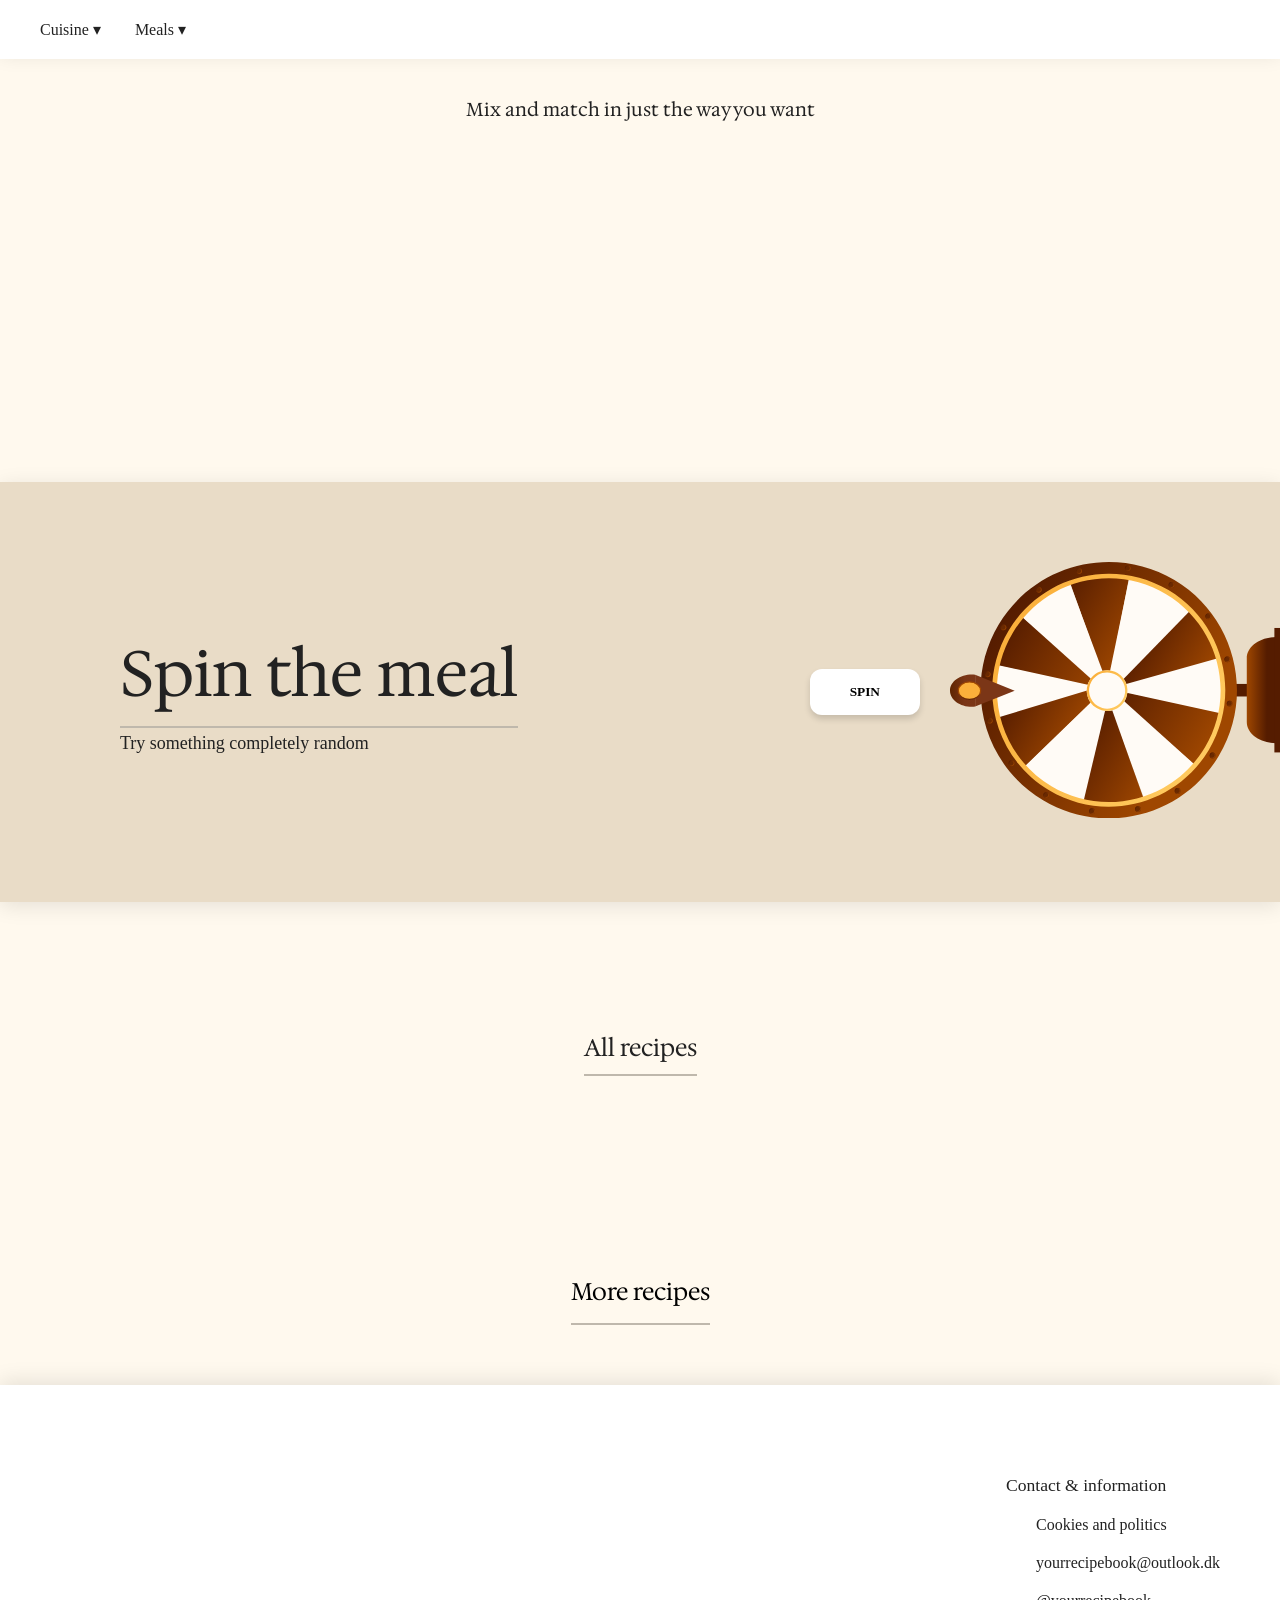
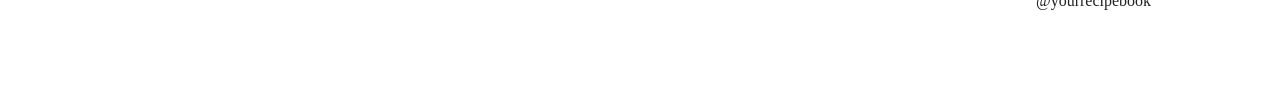
==== index.html @ e7e9b98d "Add files via upload" ====
<!doctype html>
<html lang="en">
  <head>
    <meta charset="UTF-8" />
    <meta name="viewport" content="width=device-width, initial-scale=1.0" />
    <title>Your Recipe Book</title>
    <link rel="stylesheet" href="style.css" />
    <script src="index.js" defer></script>
    <link rel="preconnect" href="https://fonts.googleapis.com" />
    <link rel="preconnect" href="https://fonts.gstatic.com" crossorigin />
    <link
      href="https://fonts.googleapis.com/css2?family=Italianno&family=Pinyon+Script&display=swap"
      rel="stylesheet"
    />
    <link rel="preconnect" href="https://fonts.googleapis.com" />
    <link rel="preconnect" href="https://fonts.gstatic.com" crossorigin />
    <link
      href="https://fonts.googleapis.com/css2?family=Hedvig+Letters+Serif:opsz@12..24&display=swap"
      rel="stylesheet"
    />
  </head>

  <body>
    <header>
      <nav class="navbar">
        <div class="menu">
          <span>Cuisine ▾</span>
          <span>Meals ▾</span>
        </div>
      </nav>
    </header>

    <section class="hero">
      <img src="images/logo.svg" alt="" />
      <h3>Mix and match in just the way you want</h3>
    </section>

    <section class="categories"></section>
    <section class="subcategories"></section>

    <section class="popular"></section>

    <section class="spin">
      <div class="spin-text">
        <h2>Spin the meal</h2>
        <p>Try something completely random</p>
      </div>

      <div class="spin-action">
        <button class="spin-btn">SPIN</button>

        <div class="spin-wheel">
          <?xml version="1.0" encoding="UTF-8"?>
          <svg
            id="Layer_1"
            xmlns="http://www.w3.org/2000/svg"
            xmlns:xlink="http://www.w3.org/1999/xlink"
            version="1.1"
            viewBox="0 0 283.2 220.03"
          >
            <!-- Generator: Adobe Illustrator 30.1.0, SVG Export Plug-In . SVG Version: 2.1.1 Build 136)  -->
            <defs>
              <linearGradient
                id="linear-gradient"
                x1="133.04"
                y1="64.2"
                x2="204.89"
                y2="64.2"
                gradientTransform="translate(75.6 -54.27) rotate(30.82)"
                gradientUnits="userSpaceOnUse"
              >
                <stop offset="0" stop-color="#551c00" />
                <stop offset="1" stop-color="#9f4700" />
              </linearGradient>
              <linearGradient
                id="linear-gradient1"
                x1="134.22"
                y1="102.57"
                x2="235.55"
                y2="102.57"
                xlink:href="#linear-gradient"
              />
              <linearGradient
                id="linear-gradient2"
                x1="132.75"
                y1="158.82"
                x2="212.26"
                y2="158.82"
                xlink:href="#linear-gradient"
              />
              <linearGradient
                id="linear-gradient3"
                x1="55.25"
                y1="61.43"
                x2="134.76"
                y2="61.43"
                xlink:href="#linear-gradient"
              />
              <linearGradient
                id="New_Gradient_Swatch_1"
                data-name="New Gradient Swatch 1"
                x1="31.96"
                y1="117.68"
                x2="133.3"
                y2="117.68"
                gradientTransform="translate(75.6 -54.27) rotate(30.82)"
                gradientUnits="userSpaceOnUse"
              >
                <stop offset="0" stop-color="#551c00" />
                <stop offset="1" stop-color="#9f4700" />
              </linearGradient>
              <linearGradient
                id="linear-gradient4"
                x1="62.56"
                y1="156.47"
                x2="134.87"
                y2="156.47"
                xlink:href="#linear-gradient"
              />
              <linearGradient
                id="linear-gradient5"
                x1="41.79"
                y1="53.67"
                x2="230.73"
                y2="166.37"
                gradientUnits="userSpaceOnUse"
              >
                <stop offset="0" stop-color="#551c00" />
                <stop offset=".86" stop-color="#9f4700" />
              </linearGradient>
              <linearGradient
                id="linear-gradient6"
                x1="80.42"
                y1="198.74"
                x2="84.72"
                y2="201.31"
                gradientTransform="matrix(1,0,0,1,0,0)"
                xlink:href="#linear-gradient"
              />
              <linearGradient
                id="linear-gradient7"
                x1="50.38"
                y1="58.79"
                x2="222.14"
                y2="161.24"
                gradientUnits="userSpaceOnUse"
              >
                <stop offset="0" stop-color="#fbb03b" />
                <stop offset="1" stop-color="#ffca5f" />
              </linearGradient>
              <linearGradient
                id="linear-gradient8"
                x1="159.18"
                y1="210.74"
                x2="163.47"
                y2="213.3"
                gradientTransform="matrix(1,0,0,1,0,0)"
                xlink:href="#linear-gradient"
              />
              <linearGradient
                id="linear-gradient9"
                x1="32.03"
                y1="134.9"
                x2="36.32"
                y2="137.46"
                gradientTransform="matrix(1,0,0,1,0,0)"
                xlink:href="#linear-gradient"
              />
              <linearGradient
                id="linear-gradient10"
                x1="235.84"
                y1="82.22"
                x2="240.14"
                y2="84.78"
                gradientTransform="matrix(1,0,0,1,0,0)"
                xlink:href="#linear-gradient"
              />
              <linearGradient
                id="linear-gradient11"
                x1="108.7"
                y1="6.37"
                x2="112.99"
                y2="8.93"
                gradientTransform="matrix(1,0,0,1,0,0)"
                xlink:href="#linear-gradient"
              />
              <linearGradient
                id="linear-gradient12"
                x1="223.2"
                y1="164.79"
                x2="227.5"
                y2="167.35"
                gradientTransform="matrix(1,0,0,1,0,0)"
                xlink:href="#linear-gradient"
              />
              <linearGradient
                id="linear-gradient13"
                x1="43.74"
                y1="54.83"
                x2="48.03"
                y2="57.39"
                gradientTransform="matrix(1,0,0,1,0,0)"
                xlink:href="#linear-gradient"
              />
              <linearGradient
                id="linear-gradient14"
                x1="187.94"
                y1="18.49"
                x2="192.24"
                y2="21.05"
                gradientTransform="matrix(1,0,0,1,0,0)"
                xlink:href="#linear-gradient"
              />
              <linearGradient
                id="New_Gradient_Swatch_2"
                data-name="New Gradient Swatch 2"
                x1="119.8"
                y1="101.37"
                x2="149.85"
                y2="119.3"
                gradientUnits="userSpaceOnUse"
              >
                <stop offset="0" stop-color="#fbb03b" />
                <stop offset="1" stop-color="#ffca5f" />
              </linearGradient>
              <linearGradient
                id="linear-gradient15"
                x1="119.75"
                y1="212.65"
                x2="124.04"
                y2="215.21"
                gradientTransform="matrix(1,0,0,1,0,0)"
                xlink:href="#linear-gradient"
              />
              <linearGradient
                id="linear-gradient16"
                x1="50.65"
                y1="171.43"
                x2="54.95"
                y2="173.99"
                gradientTransform="matrix(1,0,0,1,0,0)"
                xlink:href="#linear-gradient"
              />
              <linearGradient
                id="linear-gradient17"
                x1="30.2"
                y1="95.02"
                x2="34.49"
                y2="97.58"
                gradientTransform="matrix(1,0,0,1,0,0)"
                xlink:href="#linear-gradient"
              />
              <linearGradient
                id="linear-gradient18"
                x1="74.06"
                y1="22.51"
                x2="78.35"
                y2="25.07"
                gradientTransform="matrix(1,0,0,1,0,0)"
                xlink:href="#linear-gradient"
              />
              <linearGradient
                id="linear-gradient19"
                x1="150.43"
                y1="4.16"
                x2="154.73"
                y2="6.72"
                gradientTransform="matrix(1,0,0,1,0,0)"
                xlink:href="#linear-gradient"
              />
              <linearGradient
                id="linear-gradient20"
                x1="219.53"
                y1="45.37"
                x2="223.82"
                y2="47.93"
                gradientTransform="matrix(1,0,0,1,0,0)"
                xlink:href="#linear-gradient"
              />
              <linearGradient
                id="linear-gradient21"
                x1="237.86"
                y1="120.22"
                x2="242.16"
                y2="122.78"
                gradientTransform="matrix(1,0,0,1,0,0)"
                xlink:href="#linear-gradient"
              />
              <linearGradient
                id="linear-gradient22"
                x1="193.17"
                y1="195.14"
                x2="197.46"
                y2="197.7"
                gradientTransform="matrix(1,0,0,1,0,0)"
                xlink:href="#linear-gradient"
              />
              <linearGradient
                id="linear-gradient23"
                x1="280.79"
                y1="110.02"
                x2="254.7"
                y2="110.02"
                gradientUnits="userSpaceOnUse"
              >
                <stop offset=".34" stop-color="#551c00" />
                <stop offset="1" stop-color="#9f4700" />
              </linearGradient>
              <linearGradient
                id="linear-gradient24"
                x1="21.58"
                y1="110.45"
                x2="0"
                y2="110.45"
                gradientUnits="userSpaceOnUse"
              >
                <stop offset="0" stop-color="#7b3617" />
                <stop offset=".42" stop-color="#7a3516" />
                <stop offset="1" stop-color="#5f2500" />
              </linearGradient>
              <linearGradient
                id="linear-gradient25"
                x1="-333.83"
                y1="313.84"
                x2="-317.83"
                y2="313.84"
                gradientTransform="translate(-297.13 -215.41) rotate(-90)"
                gradientUnits="userSpaceOnUse"
              >
                <stop offset="0" stop-color="#551c00" />
                <stop offset=".37" stop-color="#9f4700" />
              </linearGradient>
            </defs>
            <rect
              x="12.14"
              y="104.63"
              width="266.63"
              height="10.78"
              fill="#551c00"
            />
            <g id="wheel">
              <polygon
                points="232.55 82.55 130.15 113.98 208.49 38.79 232.55 82.55"
                fill="url(#linear-gradient)"
              />
              <polygon
                points="234.42 130.87 135.15 109.11 233.01 81.7 234.42 130.87"
                fill="#fffbf6"
              />
              <polygon
                points="212.39 176.22 134.82 108.46 234.02 130.21 212.39 176.22"
                fill="url(#linear-gradient1)"
              />
              <polygon
                points="168.14 207.08 128.52 100.71 212.98 176.62 168.14 207.08"
                fill="#fffbf6"
              />
              <polygon
                points="113.55 208.94 132.73 109.09 167.34 206.26 113.55 208.94"
                fill="url(#linear-gradient2)"
              />
              <polygon
                points="154.56 8.72 135.38 108.57 100.76 11.4 154.56 8.72"
                fill="url(#linear-gradient3)"
              />
              <polygon
                points="55.72 41.44 133.29 109.21 34.08 87.46 55.72 41.44"
                fill="url(#New_Gradient_Swatch_1)"
              />
              <polygon
                points="99.96 10.58 139.59 116.95 55.12 41.04 99.96 10.58"
                fill="#fffbf6"
              />
              <polygon
                points="33.69 86.79 132.96 108.56 35.1 135.96 33.69 86.79"
                fill="#fffbf6"
              />
              <polygon
                points="35.43 135.19 138.19 104.08 59.97 179.78 35.43 135.19"
                fill="url(#linear-gradient4)"
              />
              <polygon
                points="59.77 179.66 138.98 103 113.41 210.28 59.77 179.66"
                fill="#fffbf6"
              />
              <polygon
                points="209.32 38.34 132.4 117.28 154.81 9.31 209.32 38.34"
                fill="#fffbf6"
              />
              <path
                d="M136.37,12c17.58,0,34.9,4.79,50.09,13.85,22.48,13.41,38.39,34.77,44.81,60.15,6.41,25.38,2.56,51.74-10.85,74.22-8.85,14.84-21.47,27.09-36.48,35.43-14.58,8.1-31.11,12.38-47.79,12.38-17.58,0-34.91-4.79-50.1-13.85-22.48-13.41-38.39-34.77-44.81-60.15-6.41-25.38-2.56-51.74,10.85-74.22,8.85-14.84,21.47-27.09,36.48-35.43,14.58-8.1,31.11-12.38,47.79-12.38h0M136.36,0C98.9,0,62.37,19.15,41.79,53.67c-31.12,52.17-14.05,119.7,38.12,150.82,17.66,10.53,37.07,15.55,56.25,15.55,37.47,0,73.99-19.15,94.57-53.67,31.12-52.17,14.05-119.7-38.12-150.82C174.95,5.01,155.53,0,136.36,0h0Z"
                fill="url(#linear-gradient5)"
              />
              <g>
                <circle cx="82.57" cy="200.03" r="2.5" fill="#6a2900" />
                <path
                  d="M82.57,198.27h0c.31,0,.62.09.89.25.83.49,1.1,1.57.61,2.4-.32.53-.88.85-1.51.85-.31,0-.62-.09-.89-.25-.83-.49-1.1-1.57-.61-2.4.32-.53.88-.85,1.51-.85M82.57,197.52c-.85,0-1.68.44-2.15,1.22-.71,1.19-.32,2.72.87,3.43.4.24.84.35,1.28.35.85,0,1.68-.44,2.15-1.22.71-1.19.32-2.72-.87-3.43-.4-.24-.84-.35-1.28-.35h0Z"
                  fill="url(#linear-gradient6)"
                />
              </g>
              <path
                d="M136.36,10v4c17.23,0,34.2,4.69,49.08,13.57,45.46,27.12,60.39,86.16,33.27,131.63-8.67,14.54-21.03,26.54-35.74,34.71-14.28,7.93-30.46,12.12-46.8,12.12-17.23,0-34.2-4.69-49.08-13.57-45.46-27.12-60.39-86.16-33.27-131.63,8.67-14.54,21.03-26.54,35.74-34.71,14.28-7.93,30.46-12.12,46.8-12.13v-4M136.35,10c-34.06,0-67.26,17.41-85.98,48.79-28.29,47.43-12.78,108.82,34.65,137.11,16.06,9.58,33.7,14.13,51.13,14.13,34.06,0,67.26-17.41,85.98-48.79,28.29-47.43,12.78-108.82-34.65-137.11-16.06-9.58-33.7-14.13-51.13-14.13h0Z"
                fill="url(#linear-gradient7)"
              />
              <g>
                <circle cx="161.33" cy="212.02" r="2.5" fill="#6a2900" />
                <path
                  d="M161.33,210.27h0c.31,0,.62.09.89.25.4.24.69.62.8,1.07.11.45.05.92-.19,1.33-.32.53-.88.85-1.51.85-.31,0-.62-.09-.89-.25-.4-.24-.69-.62-.8-1.07s-.05-.92.19-1.33c.32-.53.88-.85,1.51-.85M161.33,209.52c-.85,0-1.68.44-2.15,1.22-.71,1.19-.32,2.72.87,3.43.4.24.84.35,1.28.35.85,0,1.68-.44,2.15-1.22.71-1.19.32-2.72-.87-3.43-.4-.24-.84-.35-1.28-.35h0Z"
                  fill="url(#linear-gradient8)"
                />
              </g>
              <g>
                <circle cx="34.18" cy="136.18" r="2.5" fill="#6a2900" />
                <path
                  d="M34.18,134.43h0c.31,0,.62.09.89.25.83.49,1.1,1.57.61,2.4-.32.53-.88.85-1.51.85-.31,0-.62-.09-.89-.25-.83-.49-1.1-1.57-.61-2.4.32-.53.88-.85,1.51-.85M34.18,133.68c-.85,0-1.68.44-2.15,1.22-.71,1.19-.32,2.72.87,3.43.4.24.84.35,1.28.35.85,0,1.68-.44,2.15-1.22.71-1.19.32-2.72-.87-3.43-.4-.24-.84-.35-1.28-.35h0Z"
                  fill="url(#linear-gradient9)"
                />
              </g>
              <g>
                <circle cx="237.99" cy="83.5" r="2.5" fill="#6a2900" />
                <path
                  d="M237.99,81.75h0c.31,0,.62.09.89.25.83.49,1.1,1.57.61,2.4-.32.53-.88.85-1.51.85-.31,0-.62-.09-.89-.25-.83-.49-1.1-1.57-.61-2.4.32-.53.88-.85,1.51-.85M237.99,81c-.85,0-1.68.44-2.15,1.22-.71,1.19-.32,2.72.87,3.43.4.24.84.35,1.28.35.85,0,1.68-.44,2.15-1.22.71-1.19.32-2.72-.87-3.43-.4-.24-.84-.35-1.28-.35h0Z"
                  fill="url(#linear-gradient10)"
                />
              </g>
              <g>
                <circle cx="110.84" cy="7.65" r="2.5" fill="#6a2900" />
                <path
                  d="M110.85,5.9h0c.31,0,.62.09.89.25.4.24.69.62.8,1.07.11.45.05.92-.19,1.33-.32.53-.88.85-1.51.85-.31,0-.62-.09-.89-.25-.4-.24-.69-.62-.8-1.07s-.05-.92.19-1.33c.32-.53.88-.85,1.51-.85M110.85,5.15c-.85,0-1.68.44-2.15,1.22-.71,1.19-.32,2.72.87,3.43.4.24.84.35,1.28.35.85,0,1.68-.44,2.15-1.22.71-1.19.32-2.72-.87-3.43-.4-.24-.84-.35-1.28-.35h0Z"
                  fill="url(#linear-gradient11)"
                />
              </g>
              <g>
                <circle cx="225.35" cy="166.07" r="2.5" fill="#6a2900" />
                <path
                  d="M225.35,164.32h0c.31,0,.62.09.89.25.4.24.69.62.8,1.07.11.45.05.92-.19,1.33-.32.53-.88.85-1.51.85-.31,0-.62-.09-.89-.25-.4-.24-.69-.62-.8-1.07s-.05-.92.19-1.33c.32-.53.88-.85,1.51-.85M225.35,163.57c-.85,0-1.68.44-2.15,1.22-.71,1.19-.32,2.72.87,3.43.4.24.84.35,1.28.35.85,0,1.68-.44,2.15-1.22.71-1.19.32-2.72-.87-3.43-.4-.24-.84-.35-1.28-.35h0Z"
                  fill="url(#linear-gradient12)"
                />
              </g>
              <g>
                <circle cx="45.89" cy="56.11" r="2.5" fill="#6a2900" />
                <path
                  d="M45.89,54.36h0c.31,0,.62.09.89.25.4.24.69.62.8,1.07s.05.92-.19,1.33c-.32.53-.88.85-1.51.85-.31,0-.62-.09-.89-.25-.4-.24-.69-.62-.8-1.07s-.05-.92.19-1.33c.32-.53.88-.85,1.51-.85M45.89,53.61c-.85,0-1.68.44-2.15,1.22-.71,1.19-.32,2.72.87,3.43.4.24.84.35,1.28.35.85,0,1.68-.44,2.15-1.22.71-1.19.32-2.72-.87-3.43-.4-.24-.84-.35-1.28-.35h0Z"
                  fill="url(#linear-gradient13)"
                />
              </g>
              <g>
                <circle cx="190.09" cy="19.77" r="2.5" fill="#6a2900" />
                <path
                  d="M190.09,18.02h0c.31,0,.62.09.89.25.4.24.69.62.8,1.07s.05.92-.19,1.33c-.32.53-.88.85-1.51.85-.31,0-.62-.09-.89-.25-.4-.24-.69-.62-.8-1.07s-.05-.92.19-1.33c.32-.53.88-.85,1.51-.85M190.09,17.27c-.85,0-1.68.44-2.15,1.22-.71,1.19-.32,2.72.87,3.43.4.24.84.35,1.28.35.85,0,1.68-.44,2.15-1.22.71-1.19.32-2.72-.87-3.43-.4-.24-.84-.35-1.28-.35h0Z"
                  fill="url(#linear-gradient14)"
                />
              </g>
              <g>
                <circle cx="134.82" cy="110.34" r="17.5" fill="#fffbf6" />
                <path
                  d="M134.84,92.84v2c2.78,0,5.52.76,7.92,2.19,3.56,2.12,6.07,5.5,7.09,9.51s.41,8.18-1.72,11.74c-2.78,4.66-7.89,7.56-13.33,7.56-2.78,0-5.52-.76-7.92-2.19-3.56-2.12-6.07-5.5-7.09-9.51s-.41-8.18,1.72-11.74c2.78-4.66,7.89-7.56,13.33-7.56v-2M134.84,92.84c-5.96,0-11.77,3.05-15.05,8.54-4.95,8.3-2.24,19.04,6.06,23.99,2.81,1.68,5.9,2.47,8.95,2.47,5.96,0,11.77-3.05,15.05-8.54,4.95-8.3,2.24-19.04-6.06-23.99-2.81-1.68-5.9-2.47-8.95-2.47h0Z"
                  fill="url(#New_Gradient_Swatch_2)"
                />
              </g>
              <g>
                <circle cx="121.9" cy="213.93" r="2.5" fill="#6a2900" />
                <path
                  d="M121.9,212.18h0c.31,0,.62.09.89.25.4.24.69.62.8,1.07.11.45.05.92-.19,1.33-.32.53-.88.85-1.51.85-.31,0-.62-.09-.89-.25-.4-.24-.69-.62-.8-1.07s-.05-.92.19-1.33c.32-.53.88-.85,1.51-.85M121.9,211.43c-.85,0-1.68.44-2.15,1.22-.71,1.19-.32,2.72.87,3.43.4.24.84.35,1.28.35.85,0,1.68-.44,2.15-1.22.71-1.19.32-2.72-.87-3.43-.4-.24-.84-.35-1.28-.35h0Z"
                  fill="url(#linear-gradient15)"
                />
              </g>
              <g>
                <circle cx="52.8" cy="172.71" r="2.5" fill="#6a2900" />
                <path
                  d="M52.8,170.96h0c.31,0,.62.09.89.25.83.49,1.1,1.57.61,2.4-.32.53-.88.85-1.51.85-.31,0-.62-.09-.89-.25-.83-.49-1.1-1.57-.61-2.4.32-.53.88-.85,1.51-.85M52.8,170.21c-.85,0-1.68.44-2.15,1.22-.71,1.19-.32,2.72.87,3.43.4.24.84.35,1.28.35.85,0,1.68-.44,2.15-1.22.71-1.19.32-2.72-.87-3.43-.4-.24-.84-.35-1.28-.35h0Z"
                  fill="url(#linear-gradient16)"
                />
              </g>
              <g>
                <circle cx="32.34" cy="96.3" r="2.5" fill="#6a2900" />
                <path
                  d="M32.35,94.55h0c.31,0,.62.09.89.25.83.49,1.1,1.57.61,2.4-.32.53-.88.85-1.51.85-.31,0-.62-.09-.89-.25-.83-.49-1.1-1.57-.61-2.4.32-.53.88-.85,1.51-.85M32.35,93.8c-.85,0-1.68.44-2.15,1.22-.71,1.19-.32,2.72.87,3.43.4.24.84.35,1.28.35.85,0,1.68-.44,2.15-1.22.71-1.19.32-2.72-.87-3.43-.4-.24-.84-.35-1.28-.35h0Z"
                  fill="url(#linear-gradient17)"
                />
              </g>
              <g>
                <circle cx="76.2" cy="23.79" r="2.5" fill="#6a2900" />
                <path
                  d="M76.21,22.04h0c.31,0,.62.09.89.25.4.24.69.62.8,1.07s.05.92-.19,1.33c-.32.53-.88.85-1.51.85-.31,0-.62-.09-.89-.25-.4-.24-.69-.62-.8-1.07-.11-.45-.05-.92.19-1.33.32-.53.88-.85,1.51-.85M76.21,21.29c-.85,0-1.68.44-2.15,1.22-.71,1.19-.32,2.72.87,3.43.4.24.84.35,1.28.35.85,0,1.68-.44,2.15-1.22.71-1.19.32-2.72-.87-3.43-.4-.24-.84-.35-1.28-.35h0Z"
                  fill="url(#linear-gradient18)"
                />
              </g>
              <g>
                <circle cx="152.58" cy="5.44" r="2.5" fill="#6a2900" />
                <path
                  d="M152.58,3.69h0c.31,0,.62.09.89.25.4.24.69.62.8,1.07s.05.92-.19,1.33c-.32.53-.88.85-1.51.85-.31,0-.62-.09-.89-.25-.4-.24-.69-.62-.8-1.07s-.05-.92.19-1.33c.32-.53.88-.85,1.51-.85M152.58,2.94c-.85,0-1.68.44-2.15,1.22-.71,1.19-.32,2.72.87,3.43.4.24.84.35,1.28.35.85,0,1.68-.44,2.15-1.22.71-1.19.32-2.72-.87-3.43-.4-.24-.84-.35-1.28-.35h0Z"
                  fill="url(#linear-gradient19)"
                />
              </g>
              <g>
                <circle cx="221.67" cy="46.65" r="2.5" fill="#6a2900" />
                <path
                  d="M221.68,44.9h0c.31,0,.62.09.89.25.4.24.69.62.8,1.07.11.45.05.92-.19,1.33-.32.53-.88.85-1.51.85-.31,0-.62-.09-.89-.25-.83-.49-1.1-1.57-.61-2.4.32-.53.88-.85,1.51-.85M221.68,44.15c-.85,0-1.68.44-2.15,1.22-.71,1.19-.32,2.72.87,3.43.4.24.84.35,1.28.35.85,0,1.68-.44,2.15-1.22.71-1.19.32-2.72-.87-3.43-.4-.24-.84-.35-1.28-.35h0Z"
                  fill="url(#linear-gradient20)"
                />
              </g>
              <g>
                <circle cx="240.01" cy="121.5" r="2.5" fill="#6a2900" />
                <path
                  d="M240.01,119.75h0c.31,0,.62.09.89.25.4.24.69.62.8,1.07.11.45.05.92-.19,1.33-.32.53-.88.85-1.51.85-.31,0-.62-.09-.89-.25-.4-.24-.69-.62-.8-1.07s-.05-.92.19-1.33c.32-.53.88-.85,1.51-.85M240.01,119c-.85,0-1.68.44-2.15,1.22-.71,1.19-.32,2.72.87,3.43.4.24.84.35,1.28.35.85,0,1.68-.44,2.15-1.22.71-1.19.32-2.72-.87-3.43-.4-.24-.84-.35-1.28-.35h0Z"
                  fill="url(#linear-gradient21)"
                />
              </g>
              <g>
                <circle cx="195.32" cy="196.42" r="2.5" fill="#6a2900" />
                <path
                  d="M195.32,194.67h0c.31,0,.62.09.89.25.4.24.69.62.8,1.07s.05.92-.19,1.33c-.32.53-.88.85-1.51.85-.31,0-.62-.09-.89-.25-.4-.24-.69-.62-.8-1.07s-.05-.92.19-1.33c.32-.53.88-.85,1.51-.85M195.32,193.92c-.85,0-1.68.44-2.15,1.22-.71,1.19-.32,2.72.87,3.43.4.24.84.35,1.28.35.85,0,1.68-.44,2.15-1.22.71-1.19.32-2.72-.87-3.43-.4-.24-.84-.35-1.28-.35h0Z"
                  fill="url(#linear-gradient22)"
                />
              </g>
            </g>
            <g>
              <path
                d="M280.03,64.45c-14.01.09-25.34,8.21-25.34,18.23v54.68c0,9.97,11.24,18.07,25.18,18.22.24-30.22,1.83-60.96.16-91.14Z"
                fill="url(#linear-gradient23)"
              />
              <rect
                x="278.38"
                y="56.61"
                width="4.82"
                height="106.81"
                fill="#551c00"
              />
            </g>
            <g>
              <polygon
                points="55.5 110.42 21.58 124.06 21.58 96.79 55.5 110.42"
                fill="#7b3617"
              />
              <path
                d="M18.88,96.63c-10.43,0-18.88,6.19-18.88,13.82s8.45,13.82,18.88,13.82c.92,0,1.82-.06,2.7-.16,0-8.93,0-18.14,0-27.33-.88-.09-1.78-.16-2.7-.16Z"
                fill="url(#linear-gradient24)"
              />
              <ellipse
                cx="16.71"
                cy="110.42"
                rx="9.55"
                ry="7.5"
                fill="#fbb03b"
                stroke="url(#linear-gradient25)"
                stroke-linecap="round"
                stroke-miterlimit="10"
              />
            </g>
          </svg>
        </div>
      </div>
    </section>
    <section class="allrecipes">
      <h2>All recipes</h2>

      <div class="recipes"></div>
    </section>

    <section class="more-recipes">
      <button class="more-btn">More recipes</button>
    </section>
    <footer>
      <div class="footer-left">
        <img src="images/logo.svg" alt="" />
      </div>

      <div class="footer-right">
        <p>Contact & information</p>

        <div class="footerline">
          <img src="images/cookie.svg" alt="" />
          <p>Cookies and politics</p>
        </div>

        <div class="footerline">
          <img src="images/email.svg" alt="" />
          <p>yourrecipebook@outlook.dk</p>
        </div>

        <div class="footerline">
          <img src="images/insta.svg" alt="" />
          <p>@yourrecipebook</p>
        </div>
      </div>
    </footer>
  </body>
</html>
---- style.css ----
* {
  margin: 0;
  padding: 0;
  box-sizing: border-box;
  font-family: serif;
}

body {
  background: #fff9ee;
  color: #222;
}

/* NAVBAR */

.navbar {
  padding: 20px 40px;
  background: #ffffff;
  box-shadow: 0px -4px 20px rgba(0, 0, 0, 0.1);
  display: grid;
  grid-template-columns: 1fr auto 1fr;
  align-items: center;
}

.menu span {
  margin-right: 30px;
  cursor: pointer;
}
.header-logo {
  width: 300px;
  justify-self: center;
}

/* HERO */

.hero {
  text-align: center;
  padding: 0px 20px;
}
.hero img {
  width: 600px;
}
.hero h3 {
  margin-top: 20px;
  font-weight: 300;
  font-family: "Hedvig Letters Serif", serif;
}

/* CATEGORIES */

.categories {
  display: flex;
  justify-content: center;
  gap: 60px;
  flex-wrap: wrap;
  padding: 40px;
}

.subcategories {
  display: flex;
  justify-content: center;
  gap: 60px;
  flex-wrap: wrap;
  padding: 0 40px;
}

.categories a,
.subcategories a {
  text-decoration: none;
  color: inherit;
}

.cat {
  text-align: center;
}

.categories img {
  width: 90px;
  height: 90px;
  border-radius: 50%;
  object-fit: cover;
}

.subcategories img {
  width: 90px;
  height: 90px;
  border-radius: 50%;
  object-fit: cover;
}

.categories h3 {
  text-align: center;
  font-size: 1em;
  font-weight: 500;
  font-family:
    hedvig letters serif,
    serif;
}
.subcategories h3 {
  text-align: center;
  font-size: 0.8em;
  font-weight: 500;
  font-family:
    Hedvig Letters Serif,
    serif;
}

.category.active {
  outline: 10px solid #000;
  transform: scale(1.05);
}

/* POPULAR */

.popular {
  padding: 100px 60px;
  text-align: center;
}
h2 {
  border-bottom: 2px solid #bfb8ac;
  width: fit-content;
  margin: auto;
  padding-bottom: 10px;
  font-family: "Hedvig Letters Serif", serif;
}

.readmore {
  border-bottom: 2px solid #bfb8ac;
  width: fit-content;
  margin: auto;
  padding-bottom: 10px;
  font-family: "Hedvig Letters Serif", serif;
}

.recipes {
  display: grid;
  grid-template-columns: repeat(4, 1fr);
  gap: 30px;
  margin-top: 40px;
}

.card img {
  width: 100%;
  border-radius: 6px;
}

.card {
  text-decoration: none;
  color: inherit;
}

.card h3 {
  margin: 10px 0;
  font-weight: 400;
}

.card a {
  font-size: 14px;
  text-decoration: none;
  color: #444;
}

.img-container {
  position: relative;
}

.img-container img {
  width: 100%;
  display: block;
}

.tag {
  position: absolute;
  top: 5%;
  left: 5%;
  background: #ece6db;

  padding: 5px 20px;
  border-radius: 999px;
  font-size: 0.8em;
}

/* SPIN */

.spin {
  background: #e9dcc7;
  margin: 80px 0;
  padding: 80px 0 80px 120px;
  box-shadow: 0px 4px 20px rgba(0, 0, 0, 0.1);
  display: grid;
  grid-template-columns: 1fr auto;
  align-items: center;
}

.spin-text h2 {
  font-size: 4em;
  font-weight: 300;
  margin: 0;
}

.spin-text p {
  margin-top: 5px;
  font-size: 18px;
}

.spin-action {
  display: flex;
  align-items: center;
  gap: 30px;
}

.spin-btn {
  padding: 15px 40px;
  border: none;
  background: white;
  border-radius: 12px;
  font-weight: bold;
  cursor: pointer;
  box-shadow: 0 4px 6px rgba(0, 0, 0, 0.15);
}

.spin-wheel {
  width: 330px;
}

#wheel {
  transform-origin: center;
  animation: spin 8s linear infinite;
}

@keyframes spin {
  from {
    transform: rotate(0deg);
  }
  to {
    transform: rotate(360deg);
  }
}

.allrecipes {
  padding: 50px 60px 100px 60px;
  text-align: center;
}

.more-btn {
  background: none;
  border: none;
  font-size: 1.5rem;
  font-family: "Hedvig Letters Serif", serif;
  cursor: pointer;
  position: relative;
  border-bottom: 2px solid #bfb8ac;
  padding-bottom: 15px;
  display: block;
  width: fit-content;
  margin: 60px auto;
}

/* FOOTER */

footer {
  display: flex;
  justify-content: space-between;
  padding: 60px;
  background: #ffffff;
  box-shadow: 0px -4px 20px rgba(0, 0, 0, 0.1);
}

.footer-left h2 {
  font-size: 40px;
  font-weight: 300;
}

.footer-left img {
  width: 200px;
}

.footer-right p:first-child {
  margin-bottom: 20px;
  font-size: 1.1em;
}
.footer-right {
  margin-top: 30px;
}
.footerline {
  display: flex;
  align-items: center;
  gap: 10px;
  margin-bottom: 20px;
}
.footerline img {
  width: 20px;
}

/* RECIPE DETAILS */
.recipe {
  background: #ece6db;
  padding: 60px;
  margin: 20px 60px;
}

.title {
  text-align: center;
  font-size: 50px;
  font-family: "Hedvig Letters Serif", serif;
  margin-bottom: 10px;
  font-weight: 300;
}

.top {
  display: grid;
  grid-template-columns: 1.5fr 1fr;
  gap: 60px;
  margin-top: 40px;
}

.recipe-img {
  width: 100%;
}

.info-card {
  background: #fff9ee;
  padding: 30px;
}

.info-card h3 {
  text-align: center;
  margin-bottom: 20px;
  font-family: "Hedvig Letters Serif", serif;
}

.row {
  display: flex;
  justify-content: space-between;
  padding: 12px 0;
  border-bottom: 1px solid #ccc;
}

.row:nth-child(3) span:last-child {
  background-color: #8ccf7e;
  border-radius: 5px;
  padding: 5px 10px;
}

.easy {
  background: #9ed38f;
  padding: 4px 10px;
  border-radius: 6px;
}

.bottom {
  display: grid;
  grid-template-columns: 1fr 1fr;
  gap: 80px;
  margin-top: 50px;
}

.ingredients h2,
.instructions h2 {
  border-bottom: 2px solid #333;
  padding-bottom: 10px;
  margin-bottom: 20px;
}

.ingredients label,
.instructions label {
  display: flex;
  gap: 10px;
  margin-bottom: 10px;
  cursor: pointer;
}
label {
  display: block;
  margin-bottom: 10px;
  font-family: "Hedvig Letters Serif", serif;
}

label input:checked {
  text-decoration: line-through;
  opacity: 0.6;
}

input:checked + span {
  text-decoration: line-through;
  opacity: 0.5;
}
.switch {
  position: relative;
  display: inline-block;
  width: 40px;
  height: 22px;
  margin-bottom: 0;
}

.switch input {
  opacity: 0;
  width: 0;
  height: 0;
}

.slider {
  position: absolute;
  background-color: #ccc;
  border-radius: 22px;
  top: 0;
  left: 0;
  right: 0;
  bottom: 0;
  transition: 0.3s;
}

.slider:before {
  position: absolute;
  content: "";
  height: 16px;
  width: 16px;
  left: 3px;
  bottom: 3px;
  background-color: white;
  border-radius: 50%;
  transition: 0.3s;
}

input:checked + .slider {
  background-color: #8ccf7e;
}

input:checked + .slider:before {
  transform: translateX(18px);
}

.toggle {
  display: flex;
  align-items: center;
  gap: 15px;
  grid-column: 2;
}
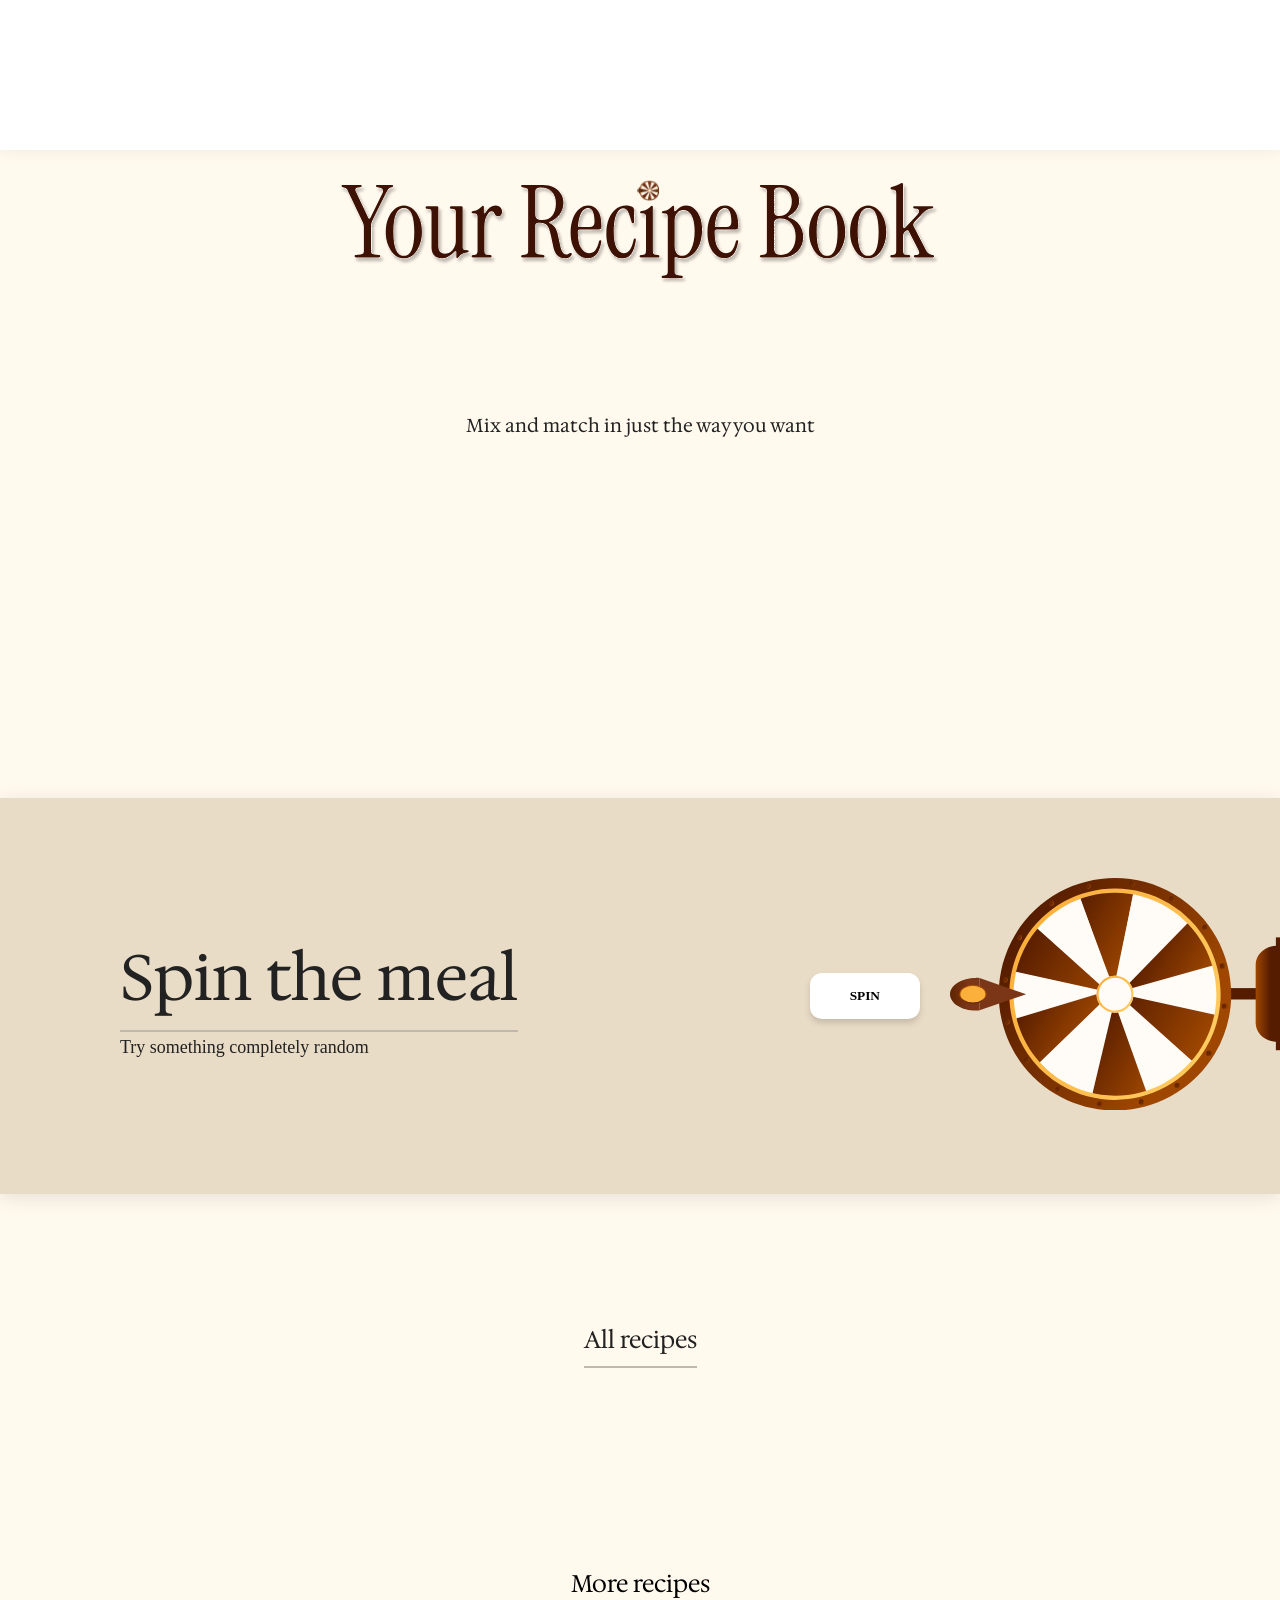
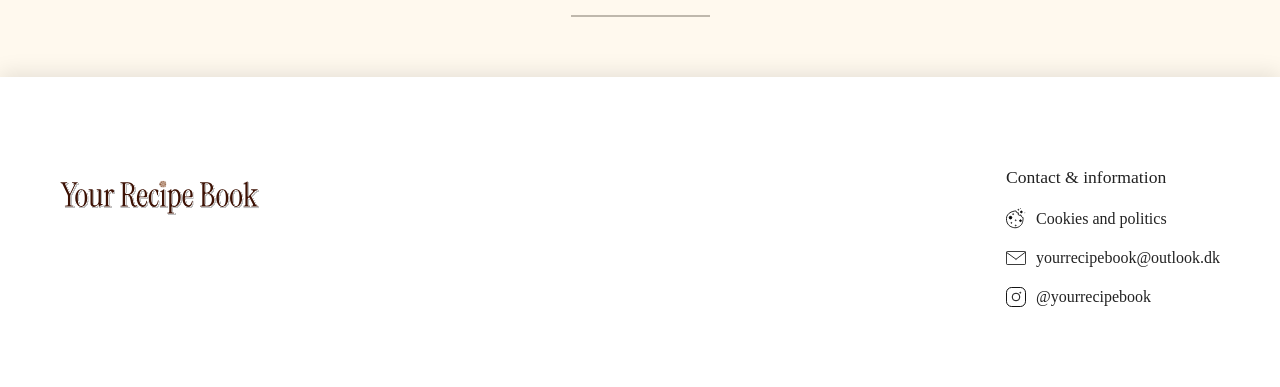
==== commit fb304d71: "wheel_and_header" ====
--- a/index.html
+++ b/index.html
@@ -22,12 +22,7 @@
 
   <body>
     <header>
-      <nav class="navbar">
-        <div class="menu">
-          <span>Cuisine ▾</span>
-          <span>Meals ▾</span>
-        </div>
-      </nav>
+      <nav class="navbar"></nav>
     </header>
 
     <section class="hero">
@@ -50,23 +45,26 @@
         <button class="spin-btn">SPIN</button>
 
         <div class="spin-wheel">
-          <?xml version="1.0" encoding="UTF-8"?>
+          <?xml version="1.0" encoding="UTF-8"?> <?xml version="1.0"
+          encoding="UTF-8"?> <?xml version="1.0" encoding="UTF-8"?> <?xml
+          version="1.0" encoding="UTF-8"?> <?xml version="1.0"
+          encoding="UTF-8"?> <?xml version="1.0" encoding="UTF-8"?>
           <svg
             id="Layer_1"
             xmlns="http://www.w3.org/2000/svg"
             xmlns:xlink="http://www.w3.org/1999/xlink"
             version="1.1"
-            viewBox="0 0 283.2 220.03"
+            viewBox="0 0 312.32 220.04"
           >
             <!-- Generator: Adobe Illustrator 30.1.0, SVG Export Plug-In . SVG Version: 2.1.1 Build 136)  -->
             <defs>
               <linearGradient
                 id="linear-gradient"
-                x1="133.04"
-                y1="64.2"
-                x2="204.89"
-                y2="64.2"
-                gradientTransform="translate(75.6 -54.27) rotate(30.82)"
+                x1="289.73"
+                y1="463.56"
+                x2="361.57"
+                y2="463.56"
+                gradientTransform="translate(-309.44 318.67) rotate(30.82) scale(1 -1)"
                 gradientUnits="userSpaceOnUse"
               >
                 <stop offset="0" stop-color="#551c00" />
@@ -74,36 +72,35 @@
               </linearGradient>
               <linearGradient
                 id="linear-gradient1"
-                x1="134.22"
-                y1="102.57"
-                x2="235.55"
-                y2="102.57"
-                xlink:href="#linear-gradient"
-              />
+                x1="290.91"
+                y1="425.19"
+                x2="392.25"
+                y2="425.19"
+                gradientTransform="translate(-309.44 318.67) rotate(30.82) scale(1 -1)"
+                gradientUnits="userSpaceOnUse"
+              >
+                <stop offset="0" stop-color="#551c00" />
+                <stop offset="1" stop-color="#9f4700" />
+              </linearGradient>
               <linearGradient
                 id="linear-gradient2"
-                x1="132.75"
-                y1="158.82"
-                x2="212.26"
-                y2="158.82"
-                xlink:href="#linear-gradient"
-              />
+                x1="289.44"
+                y1="368.94"
+                x2="368.95"
+                y2="368.94"
+                gradientTransform="translate(-309.44 318.67) rotate(30.82) scale(1 -1)"
+                gradientUnits="userSpaceOnUse"
+              >
+                <stop offset="0" stop-color="#551c00" />
+                <stop offset="1" stop-color="#9f4700" />
+              </linearGradient>
               <linearGradient
                 id="linear-gradient3"
-                x1="55.25"
-                y1="61.43"
-                x2="134.76"
-                y2="61.43"
-                xlink:href="#linear-gradient"
-              />
-              <linearGradient
-                id="New_Gradient_Swatch_1"
-                data-name="New Gradient Swatch 1"
-                x1="31.96"
-                y1="117.68"
-                x2="133.3"
-                y2="117.68"
-                gradientTransform="translate(75.6 -54.27) rotate(30.82)"
+                x1="211.94"
+                y1="466.32"
+                x2="291.45"
+                y2="466.32"
+                gradientTransform="translate(-309.44 318.67) rotate(30.82) scale(1 -1)"
                 gradientUnits="userSpaceOnUse"
               >
                 <stop offset="0" stop-color="#551c00" />
@@ -111,207 +108,275 @@
               </linearGradient>
               <linearGradient
                 id="linear-gradient4"
-                x1="62.56"
-                y1="156.47"
-                x2="134.87"
-                y2="156.47"
-                xlink:href="#linear-gradient"
-              />
+                x1="188.65"
+                y1="410.06"
+                x2="289.98"
+                y2="410.06"
+                gradientTransform="translate(-309.44 318.67) rotate(30.82) scale(1 -1)"
+                gradientUnits="userSpaceOnUse"
+              >
+                <stop offset="0" stop-color="#551c00" />
+                <stop offset="1" stop-color="#9f4700" />
+              </linearGradient>
               <linearGradient
                 id="linear-gradient5"
-                x1="41.79"
-                y1="53.67"
-                x2="230.73"
-                y2="166.37"
+                x1="219.26"
+                y1="371.28"
+                x2="291.56"
+                y2="371.28"
+                gradientTransform="translate(-309.44 318.67) rotate(30.82) scale(1 -1)"
+                gradientUnits="userSpaceOnUse"
+              >
+                <stop offset="0" stop-color="#551c00" />
+                <stop offset="1" stop-color="#9f4700" />
+              </linearGradient>
+              <linearGradient
+                id="linear-gradient6"
+                x1="61.69"
+                y1="167.48"
+                x2="250.63"
+                y2="54.78"
+                gradientTransform="translate(0 221.15) scale(1 -1)"
                 gradientUnits="userSpaceOnUse"
               >
                 <stop offset="0" stop-color="#551c00" />
                 <stop offset=".86" stop-color="#9f4700" />
               </linearGradient>
               <linearGradient
-                id="linear-gradient6"
-                x1="80.42"
-                y1="198.74"
-                x2="84.72"
-                y2="201.31"
-                gradientTransform="matrix(1,0,0,1,0,0)"
-                xlink:href="#linear-gradient"
-              />
-              <linearGradient
                 id="linear-gradient7"
-                x1="50.38"
-                y1="58.79"
-                x2="222.14"
-                y2="161.24"
+                x1="100.32"
+                y1="22.41"
+                x2="104.62"
+                y2="19.84"
+                gradientTransform="translate(0 221.15) scale(1 -1)"
+                gradientUnits="userSpaceOnUse"
+              >
+                <stop offset="0" stop-color="#551c00" />
+                <stop offset="1" stop-color="#9f4700" />
+              </linearGradient>
+              <linearGradient
+                id="linear-gradient8"
+                x1="70.27"
+                y1="162.36"
+                x2="242.03"
+                y2="59.91"
+                gradientTransform="translate(0 221.15) scale(1 -1)"
                 gradientUnits="userSpaceOnUse"
               >
                 <stop offset="0" stop-color="#fbb03b" />
                 <stop offset="1" stop-color="#ffca5f" />
               </linearGradient>
               <linearGradient
-                id="linear-gradient8"
-                x1="159.18"
-                y1="210.74"
-                x2="163.47"
-                y2="213.3"
-                gradientTransform="matrix(1,0,0,1,0,0)"
-                xlink:href="#linear-gradient"
-              />
-              <linearGradient
                 id="linear-gradient9"
-                x1="32.03"
-                y1="134.9"
-                x2="36.32"
-                y2="137.46"
-                gradientTransform="matrix(1,0,0,1,0,0)"
-                xlink:href="#linear-gradient"
-              />
+                x1="179.08"
+                y1="10.41"
+                x2="183.37"
+                y2="7.85"
+                gradientTransform="translate(0 221.15) scale(1 -1)"
+                gradientUnits="userSpaceOnUse"
+              >
+                <stop offset="0" stop-color="#551c00" />
+                <stop offset="1" stop-color="#9f4700" />
+              </linearGradient>
               <linearGradient
                 id="linear-gradient10"
-                x1="235.84"
-                y1="82.22"
-                x2="240.14"
-                y2="84.78"
-                gradientTransform="matrix(1,0,0,1,0,0)"
-                xlink:href="#linear-gradient"
-              />
+                x1="51.93"
+                y1="86.25"
+                x2="56.22"
+                y2="83.69"
+                gradientTransform="translate(0 221.15) scale(1 -1)"
+                gradientUnits="userSpaceOnUse"
+              >
+                <stop offset="0" stop-color="#551c00" />
+                <stop offset="1" stop-color="#9f4700" />
+              </linearGradient>
               <linearGradient
                 id="linear-gradient11"
-                x1="108.7"
-                y1="6.37"
-                x2="112.99"
-                y2="8.93"
-                gradientTransform="matrix(1,0,0,1,0,0)"
-                xlink:href="#linear-gradient"
-              />
+                x1="255.74"
+                y1="138.93"
+                x2="260.04"
+                y2="136.37"
+                gradientTransform="translate(0 221.15) scale(1 -1)"
+                gradientUnits="userSpaceOnUse"
+              >
+                <stop offset="0" stop-color="#551c00" />
+                <stop offset="1" stop-color="#9f4700" />
+              </linearGradient>
               <linearGradient
                 id="linear-gradient12"
-                x1="223.2"
-                y1="164.79"
-                x2="227.5"
-                y2="167.35"
-                gradientTransform="matrix(1,0,0,1,0,0)"
-                xlink:href="#linear-gradient"
-              />
+                x1="128.6"
+                y1="214.78"
+                x2="132.89"
+                y2="212.22"
+                gradientTransform="translate(0 221.15) scale(1 -1)"
+                gradientUnits="userSpaceOnUse"
+              >
+                <stop offset="0" stop-color="#551c00" />
+                <stop offset="1" stop-color="#9f4700" />
+              </linearGradient>
               <linearGradient
                 id="linear-gradient13"
-                x1="43.74"
-                y1="54.83"
-                x2="48.03"
-                y2="57.39"
-                gradientTransform="matrix(1,0,0,1,0,0)"
-                xlink:href="#linear-gradient"
-              />
+                x1="243.1"
+                y1="56.36"
+                x2="247.4"
+                y2="53.8"
+                gradientTransform="translate(0 221.15) scale(1 -1)"
+                gradientUnits="userSpaceOnUse"
+              >
+                <stop offset="0" stop-color="#551c00" />
+                <stop offset="1" stop-color="#9f4700" />
+              </linearGradient>
               <linearGradient
                 id="linear-gradient14"
-                x1="187.94"
-                y1="18.49"
-                x2="192.24"
-                y2="21.05"
-                gradientTransform="matrix(1,0,0,1,0,0)"
-                xlink:href="#linear-gradient"
-              />
-              <linearGradient
-                id="New_Gradient_Swatch_2"
-                data-name="New Gradient Swatch 2"
-                x1="119.8"
-                y1="101.37"
-                x2="149.85"
-                y2="119.3"
+                x1="63.64"
+                y1="166.32"
+                x2="67.93"
+                y2="163.76"
+                gradientTransform="translate(0 221.15) scale(1 -1)"
+                gradientUnits="userSpaceOnUse"
+              >
+                <stop offset="0" stop-color="#551c00" />
+                <stop offset="1" stop-color="#9f4700" />
+              </linearGradient>
+              <linearGradient
+                id="linear-gradient15"
+                x1="207.84"
+                y1="202.66"
+                x2="212.14"
+                y2="200.1"
+                gradientTransform="translate(0 221.15) scale(1 -1)"
+                gradientUnits="userSpaceOnUse"
+              >
+                <stop offset="0" stop-color="#551c00" />
+                <stop offset="1" stop-color="#9f4700" />
+              </linearGradient>
+              <linearGradient
+                id="linear-gradient16"
+                x1="141.14"
+                y1="120.1"
+                x2="171.19"
+                y2="102.17"
+                gradientTransform="translate(0 221.15) scale(1 -1)"
                 gradientUnits="userSpaceOnUse"
               >
                 <stop offset="0" stop-color="#fbb03b" />
                 <stop offset="1" stop-color="#ffca5f" />
               </linearGradient>
               <linearGradient
-                id="linear-gradient15"
-                x1="119.75"
-                y1="212.65"
-                x2="124.04"
-                y2="215.21"
-                gradientTransform="matrix(1,0,0,1,0,0)"
-                xlink:href="#linear-gradient"
-              />
-              <linearGradient
-                id="linear-gradient16"
-                x1="50.65"
-                y1="171.43"
-                x2="54.95"
-                y2="173.99"
-                gradientTransform="matrix(1,0,0,1,0,0)"
-                xlink:href="#linear-gradient"
-              />
-              <linearGradient
                 id="linear-gradient17"
-                x1="30.2"
-                y1="95.02"
-                x2="34.49"
-                y2="97.58"
-                gradientTransform="matrix(1,0,0,1,0,0)"
-                xlink:href="#linear-gradient"
-              />
+                x1="139.65"
+                y1="8.5"
+                x2="143.94"
+                y2="5.94"
+                gradientTransform="translate(0 221.15) scale(1 -1)"
+                gradientUnits="userSpaceOnUse"
+              >
+                <stop offset="0" stop-color="#551c00" />
+                <stop offset="1" stop-color="#9f4700" />
+              </linearGradient>
               <linearGradient
                 id="linear-gradient18"
-                x1="74.06"
-                y1="22.51"
-                x2="78.35"
-                y2="25.07"
-                gradientTransform="matrix(1,0,0,1,0,0)"
-                xlink:href="#linear-gradient"
-              />
+                x1="70.55"
+                y1="49.72"
+                x2="74.85"
+                y2="47.16"
+                gradientTransform="translate(0 221.15) scale(1 -1)"
+                gradientUnits="userSpaceOnUse"
+              >
+                <stop offset="0" stop-color="#551c00" />
+                <stop offset="1" stop-color="#9f4700" />
+              </linearGradient>
               <linearGradient
                 id="linear-gradient19"
-                x1="150.43"
-                y1="4.16"
-                x2="154.73"
-                y2="6.72"
-                gradientTransform="matrix(1,0,0,1,0,0)"
-                xlink:href="#linear-gradient"
-              />
+                x1="50.1"
+                y1="126.13"
+                x2="54.39"
+                y2="123.57"
+                gradientTransform="translate(0 221.15) scale(1 -1)"
+                gradientUnits="userSpaceOnUse"
+              >
+                <stop offset="0" stop-color="#551c00" />
+                <stop offset="1" stop-color="#9f4700" />
+              </linearGradient>
               <linearGradient
                 id="linear-gradient20"
-                x1="219.53"
-                y1="45.37"
-                x2="223.82"
-                y2="47.93"
-                gradientTransform="matrix(1,0,0,1,0,0)"
-                xlink:href="#linear-gradient"
-              />
+                x1="93.96"
+                y1="198.64"
+                x2="98.25"
+                y2="196.08"
+                gradientTransform="translate(0 221.15) scale(1 -1)"
+                gradientUnits="userSpaceOnUse"
+              >
+                <stop offset="0" stop-color="#551c00" />
+                <stop offset="1" stop-color="#9f4700" />
+              </linearGradient>
               <linearGradient
                 id="linear-gradient21"
-                x1="237.86"
-                y1="120.22"
-                x2="242.16"
-                y2="122.78"
-                gradientTransform="matrix(1,0,0,1,0,0)"
-                xlink:href="#linear-gradient"
-              />
+                x1="170.33"
+                y1="216.99"
+                x2="174.63"
+                y2="214.43"
+                gradientTransform="translate(0 221.15) scale(1 -1)"
+                gradientUnits="userSpaceOnUse"
+              >
+                <stop offset="0" stop-color="#551c00" />
+                <stop offset="1" stop-color="#9f4700" />
+              </linearGradient>
               <linearGradient
                 id="linear-gradient22"
-                x1="193.17"
-                y1="195.14"
-                x2="197.46"
-                y2="197.7"
-                gradientTransform="matrix(1,0,0,1,0,0)"
-                xlink:href="#linear-gradient"
-              />
+                x1="239.43"
+                y1="175.78"
+                x2="243.72"
+                y2="173.22"
+                gradientTransform="translate(0 221.15) scale(1 -1)"
+                gradientUnits="userSpaceOnUse"
+              >
+                <stop offset="0" stop-color="#551c00" />
+                <stop offset="1" stop-color="#9f4700" />
+              </linearGradient>
               <linearGradient
                 id="linear-gradient23"
-                x1="280.79"
-                y1="110.02"
-                x2="254.7"
-                y2="110.02"
+                x1="257.76"
+                y1="100.93"
+                x2="262.06"
+                y2="98.37"
+                gradientTransform="translate(0 221.15) scale(1 -1)"
+                gradientUnits="userSpaceOnUse"
+              >
+                <stop offset="0" stop-color="#551c00" />
+                <stop offset="1" stop-color="#9f4700" />
+              </linearGradient>
+              <linearGradient
+                id="linear-gradient24"
+                x1="213.07"
+                y1="26.01"
+                x2="217.36"
+                y2="23.45"
+                gradientTransform="translate(0 221.15) scale(1 -1)"
+                gradientUnits="userSpaceOnUse"
+              >
+                <stop offset="0" stop-color="#551c00" />
+                <stop offset="1" stop-color="#9f4700" />
+              </linearGradient>
+              <linearGradient
+                id="linear-gradient25"
+                x1="310.37"
+                y1="111.57"
+                x2="289.29"
+                y2="111.57"
+                gradientTransform="translate(0 221.15) scale(1 -1)"
                 gradientUnits="userSpaceOnUse"
               >
                 <stop offset=".34" stop-color="#551c00" />
                 <stop offset="1" stop-color="#9f4700" />
               </linearGradient>
               <linearGradient
-                id="linear-gradient24"
-                x1="21.58"
-                y1="110.45"
+                id="linear-gradient26"
+                x1="28"
+                y1="111.13"
                 x2="0"
-                y2="110.45"
+                y2="111.13"
+                gradientTransform="translate(0 221.15) scale(1 -1)"
                 gradientUnits="userSpaceOnUse"
               >
                 <stop offset="0" stop-color="#7b3617" />
@@ -319,12 +384,12 @@
                 <stop offset="1" stop-color="#5f2500" />
               </linearGradient>
               <linearGradient
-                id="linear-gradient25"
-                x1="-333.83"
-                y1="313.84"
-                x2="-317.83"
-                y2="313.84"
-                gradientTransform="translate(-297.13 -215.41) rotate(-90)"
+                id="linear-gradient27"
+                x1="-1203.61"
+                y1="-164.12"
+                x2="-1185.8"
+                y2="-164.12"
+                gradientTransform="translate(-142.43 -1084.71) rotate(-90) scale(1 -1)"
                 gradientUnits="userSpaceOnUse"
               >
                 <stop offset="0" stop-color="#551c00" />
@@ -332,218 +397,218 @@
               </linearGradient>
             </defs>
             <rect
-              x="12.14"
-              y="104.63"
-              width="266.63"
+              x="13.41"
+              y="104.21"
+              width="294.48"
               height="10.78"
               fill="#551c00"
             />
             <g id="wheel">
               <polygon
-                points="232.55 82.55 130.15 113.98 208.49 38.79 232.55 82.55"
+                points="252.45 82.55 150.05 113.98 228.39 38.79 252.45 82.55"
                 fill="url(#linear-gradient)"
               />
               <polygon
-                points="234.42 130.87 135.15 109.11 233.01 81.7 234.42 130.87"
+                points="254.32 130.87 155.05 109.11 252.91 81.7 254.32 130.87"
                 fill="#fffbf6"
               />
               <polygon
-                points="212.39 176.22 134.82 108.46 234.02 130.21 212.39 176.22"
+                points="232.29 176.22 154.72 108.46 253.92 130.21 232.29 176.22"
                 fill="url(#linear-gradient1)"
               />
               <polygon
-                points="168.14 207.08 128.52 100.71 212.98 176.62 168.14 207.08"
+                points="188.04 207.08 148.42 100.71 232.88 176.62 188.04 207.08"
                 fill="#fffbf6"
               />
               <polygon
-                points="113.55 208.94 132.73 109.09 167.34 206.26 113.55 208.94"
+                points="133.45 208.94 152.63 109.09 187.24 206.26 133.45 208.94"
                 fill="url(#linear-gradient2)"
               />
               <polygon
-                points="154.56 8.72 135.38 108.57 100.76 11.4 154.56 8.72"
+                points="174.46 8.72 155.28 108.57 120.66 11.4 174.46 8.72"
                 fill="url(#linear-gradient3)"
               />
               <polygon
-                points="55.72 41.44 133.29 109.21 34.08 87.46 55.72 41.44"
-                fill="url(#New_Gradient_Swatch_1)"
-              />
-              <polygon
-                points="99.96 10.58 139.59 116.95 55.12 41.04 99.96 10.58"
+                points="75.62 41.44 153.19 109.21 53.98 87.46 75.62 41.44"
+                fill="url(#linear-gradient4)"
+              />
+              <polygon
+                points="119.86 10.58 159.49 116.95 75.02 41.04 119.86 10.58"
                 fill="#fffbf6"
               />
               <polygon
-                points="33.69 86.79 132.96 108.56 35.1 135.96 33.69 86.79"
+                points="53.59 86.79 152.86 108.56 55 135.96 53.59 86.79"
                 fill="#fffbf6"
               />
               <polygon
-                points="35.43 135.19 138.19 104.08 59.97 179.78 35.43 135.19"
-                fill="url(#linear-gradient4)"
-              />
-              <polygon
-                points="59.77 179.66 138.98 103 113.41 210.28 59.77 179.66"
+                points="55.33 135.19 158.09 104.08 79.87 179.78 55.33 135.19"
+                fill="url(#linear-gradient5)"
+              />
+              <polygon
+                points="79.67 179.66 158.88 103 133.31 210.28 79.67 179.66"
                 fill="#fffbf6"
               />
               <polygon
-                points="209.32 38.34 132.4 117.28 154.81 9.31 209.32 38.34"
+                points="229.22 38.34 152.3 117.28 174.71 9.31 229.22 38.34"
                 fill="#fffbf6"
               />
               <path
-                d="M136.37,12c17.58,0,34.9,4.79,50.09,13.85,22.48,13.41,38.39,34.77,44.81,60.15,6.41,25.38,2.56,51.74-10.85,74.22-8.85,14.84-21.47,27.09-36.48,35.43-14.58,8.1-31.11,12.38-47.79,12.38-17.58,0-34.91-4.79-50.1-13.85-22.48-13.41-38.39-34.77-44.81-60.15-6.41-25.38-2.56-51.74,10.85-74.22,8.85-14.84,21.47-27.09,36.48-35.43,14.58-8.1,31.11-12.38,47.79-12.38h0M136.36,0C98.9,0,62.37,19.15,41.79,53.67c-31.12,52.17-14.05,119.7,38.12,150.82,17.66,10.53,37.07,15.55,56.25,15.55,37.47,0,73.99-19.15,94.57-53.67,31.12-52.17,14.05-119.7-38.12-150.82C174.95,5.01,155.53,0,136.36,0h0Z"
-                fill="url(#linear-gradient5)"
-              />
-              <g>
-                <circle cx="82.57" cy="200.03" r="2.5" fill="#6a2900" />
-                <path
-                  d="M82.57,198.27h0c.31,0,.62.09.89.25.83.49,1.1,1.57.61,2.4-.32.53-.88.85-1.51.85-.31,0-.62-.09-.89-.25-.83-.49-1.1-1.57-.61-2.4.32-.53.88-.85,1.51-.85M82.57,197.52c-.85,0-1.68.44-2.15,1.22-.71,1.19-.32,2.72.87,3.43.4.24.84.35,1.28.35.85,0,1.68-.44,2.15-1.22.71-1.19.32-2.72-.87-3.43-.4-.24-.84-.35-1.28-.35h0Z"
-                  fill="url(#linear-gradient6)"
+                d="M156.27,12c17.58,0,34.9,4.79,50.09,13.85,22.48,13.41,38.39,34.77,44.81,60.15,6.41,25.38,2.56,51.74-10.85,74.22-8.85,14.84-21.47,27.09-36.48,35.43-14.58,8.1-31.11,12.38-47.79,12.38-17.58,0-34.91-4.79-50.1-13.85-22.48-13.41-38.39-34.77-44.81-60.15-6.41-25.38-2.56-51.74,10.85-74.22,8.85-14.84,21.47-27.09,36.48-35.43,14.58-8.1,31.11-12.38,47.79-12.38h0M156.26,0C118.8,0,82.27,19.15,61.69,53.67c-31.12,52.17-14.05,119.7,38.12,150.82,17.66,10.53,37.07,15.55,56.25,15.55,37.47,0,73.99-19.15,94.57-53.67,31.12-52.17,14.05-119.7-38.12-150.82C194.85,5.01,175.43,0,156.26,0h0Z"
+                fill="url(#linear-gradient6)"
+              />
+              <g>
+                <circle cx="102.47" cy="200.03" r="2.5" fill="#6a2900" />
+                <path
+                  d="M102.47,198.27h0c.31,0,.62.09.89.25.83.49,1.1,1.57.61,2.4-.32.53-.88.85-1.51.85-.31,0-.62-.09-.89-.25-.83-.49-1.1-1.57-.61-2.4.32-.53.88-.85,1.51-.85M102.47,197.52c-.85,0-1.68.44-2.15,1.22-.71,1.19-.32,2.72.87,3.43.4.24.84.35,1.28.35.85,0,1.68-.44,2.15-1.22.71-1.19.32-2.72-.87-3.43-.4-.24-.84-.35-1.28-.35h0Z"
+                  fill="url(#linear-gradient7)"
                 />
               </g>
               <path
-                d="M136.36,10v4c17.23,0,34.2,4.69,49.08,13.57,45.46,27.12,60.39,86.16,33.27,131.63-8.67,14.54-21.03,26.54-35.74,34.71-14.28,7.93-30.46,12.12-46.8,12.12-17.23,0-34.2-4.69-49.08-13.57-45.46-27.12-60.39-86.16-33.27-131.63,8.67-14.54,21.03-26.54,35.74-34.71,14.28-7.93,30.46-12.12,46.8-12.13v-4M136.35,10c-34.06,0-67.26,17.41-85.98,48.79-28.29,47.43-12.78,108.82,34.65,137.11,16.06,9.58,33.7,14.13,51.13,14.13,34.06,0,67.26-17.41,85.98-48.79,28.29-47.43,12.78-108.82-34.65-137.11-16.06-9.58-33.7-14.13-51.13-14.13h0Z"
-                fill="url(#linear-gradient7)"
-              />
-              <g>
-                <circle cx="161.33" cy="212.02" r="2.5" fill="#6a2900" />
-                <path
-                  d="M161.33,210.27h0c.31,0,.62.09.89.25.4.24.69.62.8,1.07.11.45.05.92-.19,1.33-.32.53-.88.85-1.51.85-.31,0-.62-.09-.89-.25-.4-.24-.69-.62-.8-1.07s-.05-.92.19-1.33c.32-.53.88-.85,1.51-.85M161.33,209.52c-.85,0-1.68.44-2.15,1.22-.71,1.19-.32,2.72.87,3.43.4.24.84.35,1.28.35.85,0,1.68-.44,2.15-1.22.71-1.19.32-2.72-.87-3.43-.4-.24-.84-.35-1.28-.35h0Z"
-                  fill="url(#linear-gradient8)"
-                />
-              </g>
-              <g>
-                <circle cx="34.18" cy="136.18" r="2.5" fill="#6a2900" />
-                <path
-                  d="M34.18,134.43h0c.31,0,.62.09.89.25.83.49,1.1,1.57.61,2.4-.32.53-.88.85-1.51.85-.31,0-.62-.09-.89-.25-.83-.49-1.1-1.57-.61-2.4.32-.53.88-.85,1.51-.85M34.18,133.68c-.85,0-1.68.44-2.15,1.22-.71,1.19-.32,2.72.87,3.43.4.24.84.35,1.28.35.85,0,1.68-.44,2.15-1.22.71-1.19.32-2.72-.87-3.43-.4-.24-.84-.35-1.28-.35h0Z"
+                d="M156.26,10v4c17.23,0,34.2,4.69,49.08,13.57,45.46,27.12,60.39,86.16,33.27,131.63-8.67,14.54-21.03,26.54-35.74,34.71-14.28,7.93-30.46,12.12-46.8,12.12-17.23,0-34.2-4.69-49.08-13.57-45.46-27.12-60.39-86.16-33.27-131.63,8.67-14.54,21.03-26.54,35.74-34.71,14.28-7.93,30.46-12.12,46.8-12.13v-4M156.25,10c-34.06,0-67.26,17.41-85.98,48.79-28.29,47.43-12.78,108.82,34.65,137.11,16.06,9.58,33.7,14.13,51.13,14.13,34.06,0,67.26-17.41,85.98-48.79,28.29-47.43,12.78-108.82-34.65-137.11-16.06-9.58-33.7-14.13-51.13-14.13h0Z"
+                fill="url(#linear-gradient8)"
+              />
+              <g>
+                <circle cx="181.23" cy="212.02" r="2.5" fill="#6a2900" />
+                <path
+                  d="M181.23,210.27h0c.31,0,.62.09.89.25.4.24.69.62.8,1.07.11.45.05.92-.19,1.33-.32.53-.88.85-1.51.85-.31,0-.62-.09-.89-.25-.4-.24-.69-.62-.8-1.07s-.05-.92.19-1.33c.32-.53.88-.85,1.51-.85M181.23,209.52c-.85,0-1.68.44-2.15,1.22-.71,1.19-.32,2.72.87,3.43.4.24.84.35,1.28.35.85,0,1.68-.44,2.15-1.22.71-1.19.32-2.72-.87-3.43-.4-.24-.84-.35-1.28-.35h0Z"
                   fill="url(#linear-gradient9)"
                 />
               </g>
               <g>
-                <circle cx="237.99" cy="83.5" r="2.5" fill="#6a2900" />
-                <path
-                  d="M237.99,81.75h0c.31,0,.62.09.89.25.83.49,1.1,1.57.61,2.4-.32.53-.88.85-1.51.85-.31,0-.62-.09-.89-.25-.83-.49-1.1-1.57-.61-2.4.32-.53.88-.85,1.51-.85M237.99,81c-.85,0-1.68.44-2.15,1.22-.71,1.19-.32,2.72.87,3.43.4.24.84.35,1.28.35.85,0,1.68-.44,2.15-1.22.71-1.19.32-2.72-.87-3.43-.4-.24-.84-.35-1.28-.35h0Z"
+                <circle cx="54.08" cy="136.18" r="2.5" fill="#6a2900" />
+                <path
+                  d="M54.08,134.43h0c.31,0,.62.09.89.25.83.49,1.1,1.57.61,2.4-.32.53-.88.85-1.51.85-.31,0-.62-.09-.89-.25-.83-.49-1.1-1.57-.61-2.4.32-.53.88-.85,1.51-.85M54.08,133.68c-.85,0-1.68.44-2.15,1.22-.71,1.19-.32,2.72.87,3.43.4.24.84.35,1.28.35.85,0,1.68-.44,2.15-1.22.71-1.19.32-2.72-.87-3.43-.4-.24-.84-.35-1.28-.35h0Z"
                   fill="url(#linear-gradient10)"
                 />
               </g>
               <g>
-                <circle cx="110.84" cy="7.65" r="2.5" fill="#6a2900" />
-                <path
-                  d="M110.85,5.9h0c.31,0,.62.09.89.25.4.24.69.62.8,1.07.11.45.05.92-.19,1.33-.32.53-.88.85-1.51.85-.31,0-.62-.09-.89-.25-.4-.24-.69-.62-.8-1.07s-.05-.92.19-1.33c.32-.53.88-.85,1.51-.85M110.85,5.15c-.85,0-1.68.44-2.15,1.22-.71,1.19-.32,2.72.87,3.43.4.24.84.35,1.28.35.85,0,1.68-.44,2.15-1.22.71-1.19.32-2.72-.87-3.43-.4-.24-.84-.35-1.28-.35h0Z"
+                <circle cx="257.89" cy="83.5" r="2.5" fill="#6a2900" />
+                <path
+                  d="M257.89,81.75h0c.31,0,.62.09.89.25.83.49,1.1,1.57.61,2.4-.32.53-.88.85-1.51.85-.31,0-.62-.09-.89-.25-.83-.49-1.1-1.57-.61-2.4.32-.53.88-.85,1.51-.85M257.89,81c-.85,0-1.68.44-2.15,1.22-.71,1.19-.32,2.72.87,3.43.4.24.84.35,1.28.35.85,0,1.68-.44,2.15-1.22.71-1.19.32-2.72-.87-3.43-.4-.24-.84-.35-1.28-.35h0Z"
                   fill="url(#linear-gradient11)"
                 />
               </g>
               <g>
-                <circle cx="225.35" cy="166.07" r="2.5" fill="#6a2900" />
-                <path
-                  d="M225.35,164.32h0c.31,0,.62.09.89.25.4.24.69.62.8,1.07.11.45.05.92-.19,1.33-.32.53-.88.85-1.51.85-.31,0-.62-.09-.89-.25-.4-.24-.69-.62-.8-1.07s-.05-.92.19-1.33c.32-.53.88-.85,1.51-.85M225.35,163.57c-.85,0-1.68.44-2.15,1.22-.71,1.19-.32,2.72.87,3.43.4.24.84.35,1.28.35.85,0,1.68-.44,2.15-1.22.71-1.19.32-2.72-.87-3.43-.4-.24-.84-.35-1.28-.35h0Z"
+                <circle cx="130.74" cy="7.65" r="2.5" fill="#6a2900" />
+                <path
+                  d="M130.75,5.9h0c.31,0,.62.09.89.25.4.24.69.62.8,1.07.11.45.05.92-.19,1.33-.32.53-.88.85-1.51.85-.31,0-.62-.09-.89-.25-.4-.24-.69-.62-.8-1.07s-.05-.92.19-1.33c.32-.53.88-.85,1.51-.85M130.75,5.15c-.85,0-1.68.44-2.15,1.22-.71,1.19-.32,2.72.87,3.43.4.24.84.35,1.28.35.85,0,1.68-.44,2.15-1.22.71-1.19.32-2.72-.87-3.43-.4-.24-.84-.35-1.28-.35h0Z"
                   fill="url(#linear-gradient12)"
                 />
               </g>
               <g>
-                <circle cx="45.89" cy="56.11" r="2.5" fill="#6a2900" />
-                <path
-                  d="M45.89,54.36h0c.31,0,.62.09.89.25.4.24.69.62.8,1.07s.05.92-.19,1.33c-.32.53-.88.85-1.51.85-.31,0-.62-.09-.89-.25-.4-.24-.69-.62-.8-1.07s-.05-.92.19-1.33c.32-.53.88-.85,1.51-.85M45.89,53.61c-.85,0-1.68.44-2.15,1.22-.71,1.19-.32,2.72.87,3.43.4.24.84.35,1.28.35.85,0,1.68-.44,2.15-1.22.71-1.19.32-2.72-.87-3.43-.4-.24-.84-.35-1.28-.35h0Z"
+                <circle cx="245.25" cy="166.07" r="2.5" fill="#6a2900" />
+                <path
+                  d="M245.25,164.32h0c.31,0,.62.09.89.25.4.24.69.62.8,1.07.11.45.05.92-.19,1.33-.32.53-.88.85-1.51.85-.31,0-.62-.09-.89-.25-.4-.24-.69-.62-.8-1.07s-.05-.92.19-1.33c.32-.53.88-.85,1.51-.85M245.25,163.57c-.85,0-1.68.44-2.15,1.22-.71,1.19-.32,2.72.87,3.43.4.24.84.35,1.28.35.85,0,1.68-.44,2.15-1.22.71-1.19.32-2.72-.87-3.43-.4-.24-.84-.35-1.28-.35h0Z"
                   fill="url(#linear-gradient13)"
                 />
               </g>
               <g>
-                <circle cx="190.09" cy="19.77" r="2.5" fill="#6a2900" />
-                <path
-                  d="M190.09,18.02h0c.31,0,.62.09.89.25.4.24.69.62.8,1.07s.05.92-.19,1.33c-.32.53-.88.85-1.51.85-.31,0-.62-.09-.89-.25-.4-.24-.69-.62-.8-1.07s-.05-.92.19-1.33c.32-.53.88-.85,1.51-.85M190.09,17.27c-.85,0-1.68.44-2.15,1.22-.71,1.19-.32,2.72.87,3.43.4.24.84.35,1.28.35.85,0,1.68-.44,2.15-1.22.71-1.19.32-2.72-.87-3.43-.4-.24-.84-.35-1.28-.35h0Z"
+                <circle cx="65.79" cy="56.11" r="2.5" fill="#6a2900" />
+                <path
+                  d="M65.79,54.36h0c.31,0,.62.09.89.25.4.24.69.62.8,1.07s.05.92-.19,1.33c-.32.53-.88.85-1.51.85-.31,0-.62-.09-.89-.25-.4-.24-.69-.62-.8-1.07s-.05-.92.19-1.33c.32-.53.88-.85,1.51-.85M65.79,53.61c-.85,0-1.68.44-2.15,1.22-.71,1.19-.32,2.72.87,3.43.4.24.84.35,1.28.35.85,0,1.68-.44,2.15-1.22.71-1.19.32-2.72-.87-3.43-.4-.24-.84-.35-1.28-.35h0Z"
                   fill="url(#linear-gradient14)"
                 />
               </g>
               <g>
-                <circle cx="134.82" cy="110.34" r="17.5" fill="#fffbf6" />
-                <path
-                  d="M134.84,92.84v2c2.78,0,5.52.76,7.92,2.19,3.56,2.12,6.07,5.5,7.09,9.51s.41,8.18-1.72,11.74c-2.78,4.66-7.89,7.56-13.33,7.56-2.78,0-5.52-.76-7.92-2.19-3.56-2.12-6.07-5.5-7.09-9.51s-.41-8.18,1.72-11.74c2.78-4.66,7.89-7.56,13.33-7.56v-2M134.84,92.84c-5.96,0-11.77,3.05-15.05,8.54-4.95,8.3-2.24,19.04,6.06,23.99,2.81,1.68,5.9,2.47,8.95,2.47,5.96,0,11.77-3.05,15.05-8.54,4.95-8.3,2.24-19.04-6.06-23.99-2.81-1.68-5.9-2.47-8.95-2.47h0Z"
-                  fill="url(#New_Gradient_Swatch_2)"
-                />
-              </g>
-              <g>
-                <circle cx="121.9" cy="213.93" r="2.5" fill="#6a2900" />
-                <path
-                  d="M121.9,212.18h0c.31,0,.62.09.89.25.4.24.69.62.8,1.07.11.45.05.92-.19,1.33-.32.53-.88.85-1.51.85-.31,0-.62-.09-.89-.25-.4-.24-.69-.62-.8-1.07s-.05-.92.19-1.33c.32-.53.88-.85,1.51-.85M121.9,211.43c-.85,0-1.68.44-2.15,1.22-.71,1.19-.32,2.72.87,3.43.4.24.84.35,1.28.35.85,0,1.68-.44,2.15-1.22.71-1.19.32-2.72-.87-3.43-.4-.24-.84-.35-1.28-.35h0Z"
+                <circle cx="209.99" cy="19.77" r="2.5" fill="#6a2900" />
+                <path
+                  d="M209.99,18.02h0c.31,0,.62.09.89.25.4.24.69.62.8,1.07s.05.92-.19,1.33c-.32.53-.88.85-1.51.85-.31,0-.62-.09-.89-.25-.4-.24-.69-.62-.8-1.07s-.05-.92.19-1.33c.32-.53.88-.85,1.51-.85M209.99,17.27c-.85,0-1.68.44-2.15,1.22-.71,1.19-.32,2.72.87,3.43.4.24.84.35,1.28.35.85,0,1.68-.44,2.15-1.22.71-1.19.32-2.72-.87-3.43-.4-.24-.84-.35-1.28-.35h0Z"
                   fill="url(#linear-gradient15)"
                 />
               </g>
               <g>
-                <circle cx="52.8" cy="172.71" r="2.5" fill="#6a2900" />
-                <path
-                  d="M52.8,170.96h0c.31,0,.62.09.89.25.83.49,1.1,1.57.61,2.4-.32.53-.88.85-1.51.85-.31,0-.62-.09-.89-.25-.83-.49-1.1-1.57-.61-2.4.32-.53.88-.85,1.51-.85M52.8,170.21c-.85,0-1.68.44-2.15,1.22-.71,1.19-.32,2.72.87,3.43.4.24.84.35,1.28.35.85,0,1.68-.44,2.15-1.22.71-1.19.32-2.72-.87-3.43-.4-.24-.84-.35-1.28-.35h0Z"
+                <circle cx="156.17" cy="110.01" r="17.5" fill="#fffbf6" />
+                <path
+                  d="M156.18,92.51v2c2.78,0,5.52.76,7.92,2.19,3.56,2.12,6.07,5.5,7.09,9.51s.41,8.18-1.72,11.74c-2.78,4.66-7.89,7.56-13.33,7.56-2.78,0-5.52-.76-7.92-2.19-3.56-2.12-6.07-5.5-7.09-9.51s-.41-8.18,1.72-11.74c2.78-4.66,7.89-7.56,13.33-7.56v-2M156.18,92.51c-5.96,0-11.77,3.05-15.05,8.54-4.95,8.3-2.24,19.04,6.06,23.99,2.81,1.68,5.9,2.47,8.95,2.47,5.96,0,11.77-3.05,15.05-8.54,4.95-8.3,2.24-19.04-6.06-23.99-2.81-1.68-5.9-2.47-8.95-2.47h0Z"
                   fill="url(#linear-gradient16)"
                 />
               </g>
               <g>
-                <circle cx="32.34" cy="96.3" r="2.5" fill="#6a2900" />
-                <path
-                  d="M32.35,94.55h0c.31,0,.62.09.89.25.83.49,1.1,1.57.61,2.4-.32.53-.88.85-1.51.85-.31,0-.62-.09-.89-.25-.83-.49-1.1-1.57-.61-2.4.32-.53.88-.85,1.51-.85M32.35,93.8c-.85,0-1.68.44-2.15,1.22-.71,1.19-.32,2.72.87,3.43.4.24.84.35,1.28.35.85,0,1.68-.44,2.15-1.22.71-1.19.32-2.72-.87-3.43-.4-.24-.84-.35-1.28-.35h0Z"
+                <circle cx="141.8" cy="213.93" r="2.5" fill="#6a2900" />
+                <path
+                  d="M141.8,212.18h0c.31,0,.62.09.89.25.4.24.69.62.8,1.07.11.45.05.92-.19,1.33-.32.53-.88.85-1.51.85-.31,0-.62-.09-.89-.25-.4-.24-.69-.62-.8-1.07s-.05-.92.19-1.33c.32-.53.88-.85,1.51-.85M141.8,211.43c-.85,0-1.68.44-2.15,1.22-.71,1.19-.32,2.72.87,3.43.4.24.84.35,1.28.35.85,0,1.68-.44,2.15-1.22.71-1.19.32-2.72-.87-3.43-.4-.24-.84-.35-1.28-.35h0Z"
                   fill="url(#linear-gradient17)"
                 />
               </g>
               <g>
-                <circle cx="76.2" cy="23.79" r="2.5" fill="#6a2900" />
-                <path
-                  d="M76.21,22.04h0c.31,0,.62.09.89.25.4.24.69.62.8,1.07s.05.92-.19,1.33c-.32.53-.88.85-1.51.85-.31,0-.62-.09-.89-.25-.4-.24-.69-.62-.8-1.07-.11-.45-.05-.92.19-1.33.32-.53.88-.85,1.51-.85M76.21,21.29c-.85,0-1.68.44-2.15,1.22-.71,1.19-.32,2.72.87,3.43.4.24.84.35,1.28.35.85,0,1.68-.44,2.15-1.22.71-1.19.32-2.72-.87-3.43-.4-.24-.84-.35-1.28-.35h0Z"
+                <circle cx="72.7" cy="172.71" r="2.5" fill="#6a2900" />
+                <path
+                  d="M72.7,170.96h0c.31,0,.62.09.89.25.83.49,1.1,1.57.61,2.4-.32.53-.88.85-1.51.85-.31,0-.62-.09-.89-.25-.83-.49-1.1-1.57-.61-2.4.32-.53.88-.85,1.51-.85M72.7,170.21c-.85,0-1.68.44-2.15,1.22-.71,1.19-.32,2.72.87,3.43.4.24.84.35,1.28.35.85,0,1.68-.44,2.15-1.22.71-1.19.32-2.72-.87-3.43-.4-.24-.84-.35-1.28-.35h0Z"
                   fill="url(#linear-gradient18)"
                 />
               </g>
               <g>
-                <circle cx="152.58" cy="5.44" r="2.5" fill="#6a2900" />
-                <path
-                  d="M152.58,3.69h0c.31,0,.62.09.89.25.4.24.69.62.8,1.07s.05.92-.19,1.33c-.32.53-.88.85-1.51.85-.31,0-.62-.09-.89-.25-.4-.24-.69-.62-.8-1.07s-.05-.92.19-1.33c.32-.53.88-.85,1.51-.85M152.58,2.94c-.85,0-1.68.44-2.15,1.22-.71,1.19-.32,2.72.87,3.43.4.24.84.35,1.28.35.85,0,1.68-.44,2.15-1.22.71-1.19.32-2.72-.87-3.43-.4-.24-.84-.35-1.28-.35h0Z"
+                <circle cx="52.24" cy="96.3" r="2.5" fill="#6a2900" />
+                <path
+                  d="M52.25,94.55h0c.31,0,.62.09.89.25.83.49,1.1,1.57.61,2.4-.32.53-.88.85-1.51.85-.31,0-.62-.09-.89-.25-.83-.49-1.1-1.57-.61-2.4.32-.53.88-.85,1.51-.85M52.25,93.8c-.85,0-1.68.44-2.15,1.22-.71,1.19-.32,2.72.87,3.43.4.24.84.35,1.28.35.85,0,1.68-.44,2.15-1.22.71-1.19.32-2.72-.87-3.43-.4-.24-.84-.35-1.28-.35h0Z"
                   fill="url(#linear-gradient19)"
                 />
               </g>
               <g>
-                <circle cx="221.67" cy="46.65" r="2.5" fill="#6a2900" />
-                <path
-                  d="M221.68,44.9h0c.31,0,.62.09.89.25.4.24.69.62.8,1.07.11.45.05.92-.19,1.33-.32.53-.88.85-1.51.85-.31,0-.62-.09-.89-.25-.83-.49-1.1-1.57-.61-2.4.32-.53.88-.85,1.51-.85M221.68,44.15c-.85,0-1.68.44-2.15,1.22-.71,1.19-.32,2.72.87,3.43.4.24.84.35,1.28.35.85,0,1.68-.44,2.15-1.22.71-1.19.32-2.72-.87-3.43-.4-.24-.84-.35-1.28-.35h0Z"
+                <circle cx="96.1" cy="23.79" r="2.5" fill="#6a2900" />
+                <path
+                  d="M96.11,22.04h0c.31,0,.62.09.89.25.4.24.69.62.8,1.07s.05.92-.19,1.33c-.32.53-.88.85-1.51.85-.31,0-.62-.09-.89-.25-.4-.24-.69-.62-.8-1.07-.11-.45-.05-.92.19-1.33.32-.53.88-.85,1.51-.85M96.11,21.29c-.85,0-1.68.44-2.15,1.22-.71,1.19-.32,2.72.87,3.43.4.24.84.35,1.28.35.85,0,1.68-.44,2.15-1.22.71-1.19.32-2.72-.87-3.43-.4-.24-.84-.35-1.28-.35h0Z"
                   fill="url(#linear-gradient20)"
                 />
               </g>
               <g>
-                <circle cx="240.01" cy="121.5" r="2.5" fill="#6a2900" />
-                <path
-                  d="M240.01,119.75h0c.31,0,.62.09.89.25.4.24.69.62.8,1.07.11.45.05.92-.19,1.33-.32.53-.88.85-1.51.85-.31,0-.62-.09-.89-.25-.4-.24-.69-.62-.8-1.07s-.05-.92.19-1.33c.32-.53.88-.85,1.51-.85M240.01,119c-.85,0-1.68.44-2.15,1.22-.71,1.19-.32,2.72.87,3.43.4.24.84.35,1.28.35.85,0,1.68-.44,2.15-1.22.71-1.19.32-2.72-.87-3.43-.4-.24-.84-.35-1.28-.35h0Z"
+                <circle cx="172.48" cy="5.44" r="2.5" fill="#6a2900" />
+                <path
+                  d="M172.48,3.69h0c.31,0,.62.09.89.25.4.24.69.62.8,1.07s.05.92-.19,1.33c-.32.53-.88.85-1.51.85-.31,0-.62-.09-.89-.25-.4-.24-.69-.62-.8-1.07s-.05-.92.19-1.33c.32-.53.88-.85,1.51-.85M172.48,2.94c-.85,0-1.68.44-2.15,1.22-.71,1.19-.32,2.72.87,3.43.4.24.84.35,1.28.35.85,0,1.68-.44,2.15-1.22.71-1.19.32-2.72-.87-3.43-.4-.24-.84-.35-1.28-.35h0Z"
                   fill="url(#linear-gradient21)"
                 />
               </g>
               <g>
-                <circle cx="195.32" cy="196.42" r="2.5" fill="#6a2900" />
-                <path
-                  d="M195.32,194.67h0c.31,0,.62.09.89.25.4.24.69.62.8,1.07s.05.92-.19,1.33c-.32.53-.88.85-1.51.85-.31,0-.62-.09-.89-.25-.4-.24-.69-.62-.8-1.07s-.05-.92.19-1.33c.32-.53.88-.85,1.51-.85M195.32,193.92c-.85,0-1.68.44-2.15,1.22-.71,1.19-.32,2.72.87,3.43.4.24.84.35,1.28.35.85,0,1.68-.44,2.15-1.22.71-1.19.32-2.72-.87-3.43-.4-.24-.84-.35-1.28-.35h0Z"
+                <circle cx="241.57" cy="46.65" r="2.5" fill="#6a2900" />
+                <path
+                  d="M241.58,44.9h0c.31,0,.62.09.89.25.4.24.69.62.8,1.07s.05.92-.19,1.33c-.32.53-.88.85-1.51.85-.31,0-.62-.09-.89-.25-.83-.49-1.1-1.57-.61-2.4.32-.53.88-.85,1.51-.85M241.58,44.15c-.85,0-1.68.44-2.15,1.22-.71,1.19-.32,2.72.87,3.43.4.24.84.35,1.28.35.85,0,1.68-.44,2.15-1.22.71-1.19.32-2.72-.87-3.43-.4-.24-.84-.35-1.28-.35h0Z"
                   fill="url(#linear-gradient22)"
+                />
+              </g>
+              <g>
+                <circle cx="259.91" cy="121.5" r="2.5" fill="#6a2900" />
+                <path
+                  d="M259.91,119.75h0c.31,0,.62.09.89.25.4.24.69.62.8,1.07s.05.92-.19,1.33c-.32.53-.88.85-1.51.85-.31,0-.62-.09-.89-.25-.4-.24-.69-.62-.8-1.07s-.05-.92.19-1.33c.32-.53.88-.85,1.51-.85M259.91,119c-.85,0-1.68.44-2.15,1.22-.71,1.19-.32,2.72.87,3.43.4.24.84.35,1.28.35.85,0,1.68-.44,2.15-1.22.71-1.19.32-2.72-.87-3.43-.4-.24-.84-.35-1.28-.35h0Z"
+                  fill="url(#linear-gradient23)"
+                />
+              </g>
+              <g>
+                <circle cx="215.22" cy="196.42" r="2.5" fill="#6a2900" />
+                <path
+                  d="M215.22,194.67h0c.31,0,.62.09.89.25.4.24.69.62.8,1.07s.05.92-.19,1.33c-.32.53-.88.85-1.51.85-.31,0-.62-.09-.89-.25-.4-.24-.69-.62-.8-1.07s-.05-.92.19-1.33c.32-.53.88-.85,1.51-.85M215.22,193.92c-.85,0-1.68.44-2.15,1.22-.71,1.19-.32,2.72.87,3.43.4.24.84.35,1.28.35.85,0,1.68-.44,2.15-1.22.71-1.19.32-2.72-.87-3.43-.4-.24-.84-.35-1.28-.35h0Z"
+                  fill="url(#linear-gradient24)"
                 />
               </g>
             </g>
             <g>
               <path
-                d="M280.03,64.45c-14.01.09-25.34,8.21-25.34,18.23v54.68c0,9.97,11.24,18.07,25.18,18.22.24-30.22,1.83-60.96.16-91.14Z"
-                fill="url(#linear-gradient23)"
+                d="M309.76,64.03c-11.32.09-20.48,8.21-20.48,18.23v54.68c0,9.97,9.08,18.07,20.35,18.22.19-30.22,1.48-60.96.13-91.14h0Z"
+                fill="url(#linear-gradient25)"
               />
               <rect
-                x="278.38"
-                y="56.61"
-                width="4.82"
+                x="308.43"
+                y="56.19"
+                width="3.89"
                 height="106.81"
                 fill="#551c00"
               />
             </g>
             <g>
               <polygon
-                points="55.5 110.42 21.58 124.06 21.58 96.79 55.5 110.42"
+                points="72.02 109.99 28 125.28 28 94.71 72.02 109.99"
                 fill="#7b3617"
               />
               <path
-                d="M18.88,96.63c-10.43,0-18.88,6.19-18.88,13.82s8.45,13.82,18.88,13.82c.92,0,1.82-.06,2.7-.16,0-8.93,0-18.14,0-27.33-.88-.09-1.78-.16-2.7-.16Z"
-                fill="url(#linear-gradient24)"
+                d="M24.5,94.53c-13.54,0-24.5,6.94-24.5,15.49s10.97,15.49,24.5,15.49c1.19,0,2.36-.07,3.5-.18v-30.64c-1.14-.1-2.31-.18-3.5-.18h0Z"
+                fill="url(#linear-gradient26)"
               />
               <ellipse
-                cx="16.71"
-                cy="110.42"
-                rx="9.55"
-                ry="7.5"
+                cx="21.68"
+                cy="109.99"
+                rx="12.39"
+                ry="8.41"
                 fill="#fbb03b"
-                stroke="url(#linear-gradient25)"
+                stroke="url(#linear-gradient27)"
                 stroke-linecap="round"
                 stroke-miterlimit="10"
               />
--- a/style.css
+++ b/style.css
@@ -16,8 +16,9 @@
   padding: 20px 40px;
   background: #ffffff;
   box-shadow: 0px -4px 20px rgba(0, 0, 0, 0.1);
-  display: grid;
-  grid-template-columns: 1fr auto 1fr;
+  height: 150px;
+  display: flex;
+  justify-content: center;
   align-items: center;
 }
 
@@ -38,9 +39,10 @@
 }
 .hero img {
   width: 600px;
+  margin-top: -100px;
 }
 .hero h3 {
-  margin-top: 20px;
+  margin-top: 40px;
   font-weight: 300;
   font-family: "Hedvig Letters Serif", serif;
 }
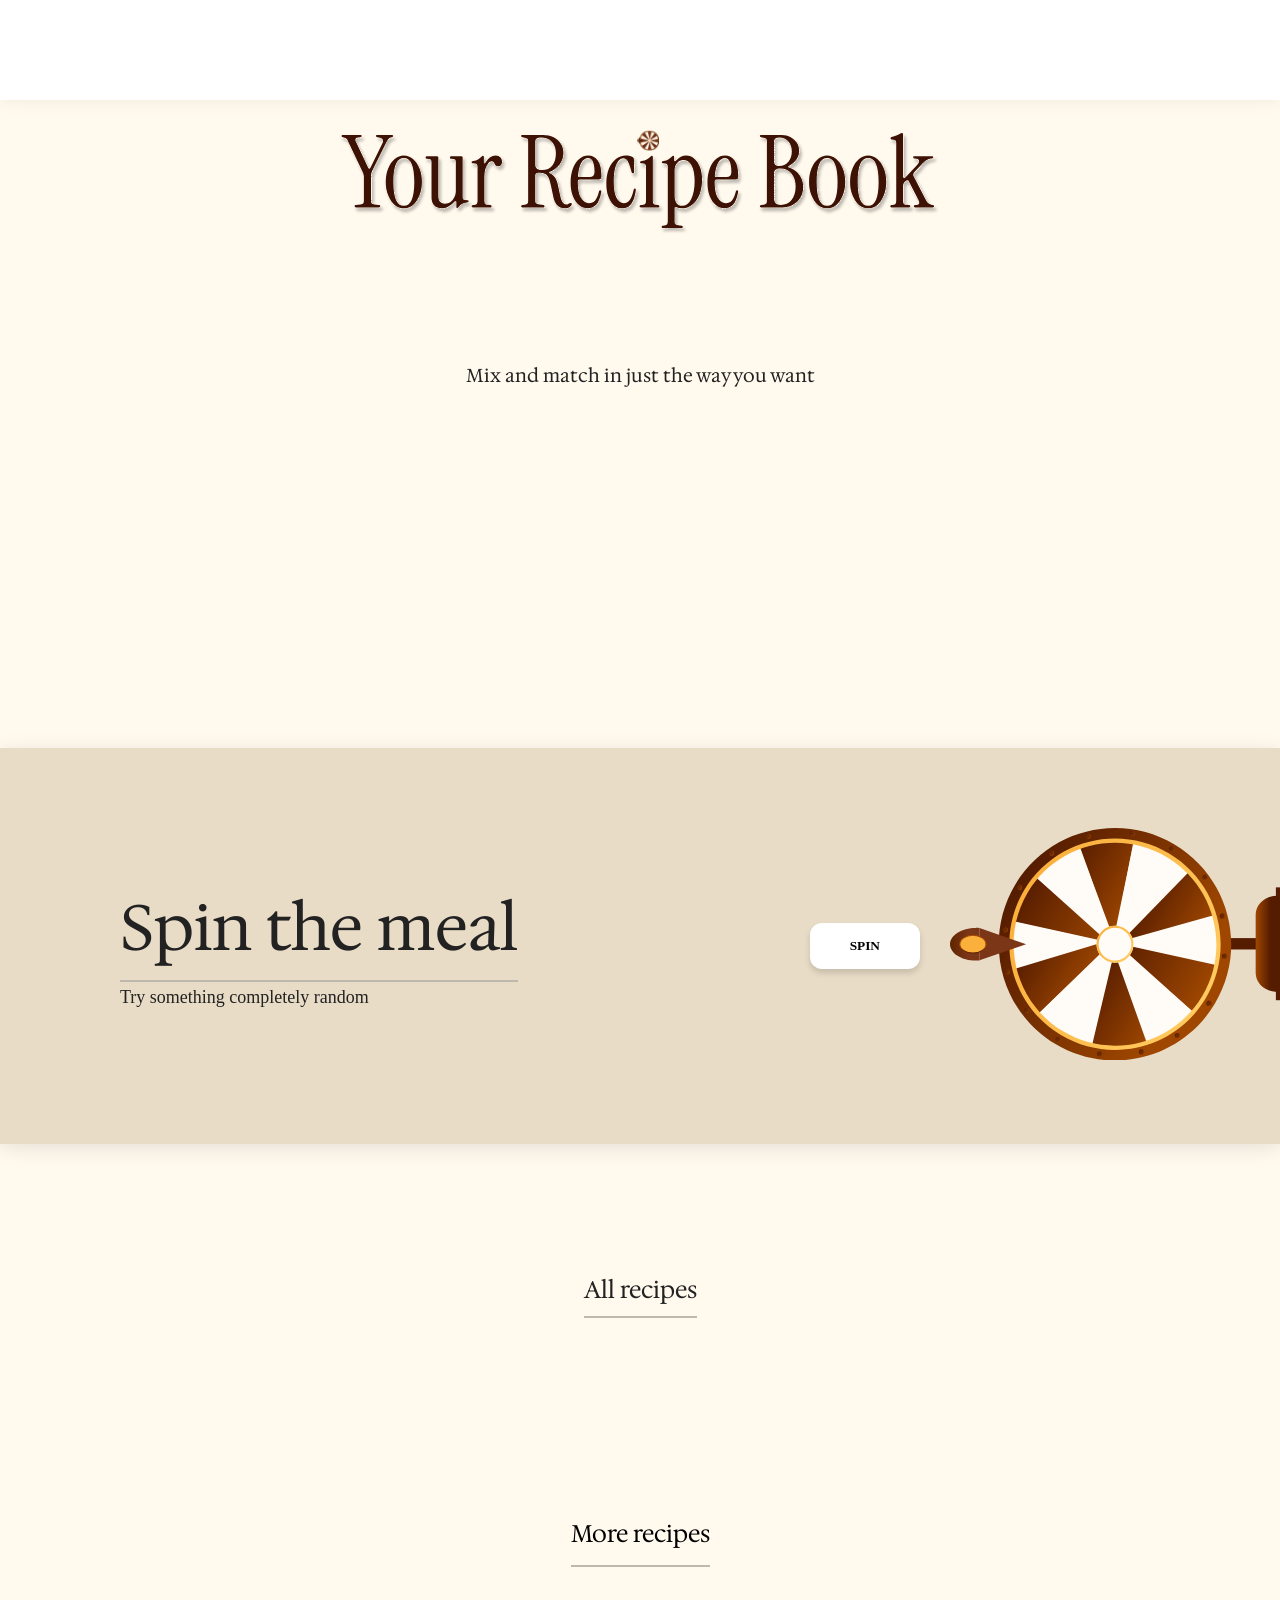
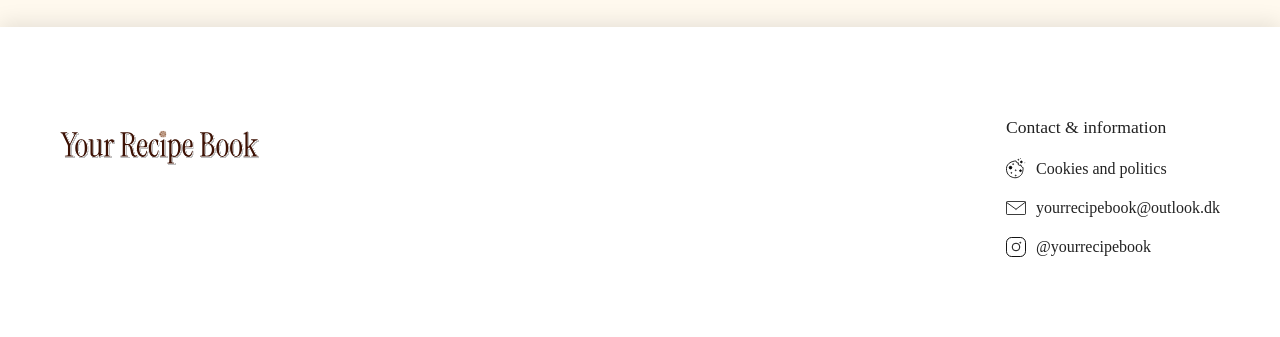
==== commit 66dece88: "implimenteret favicon" ====
--- a/index.html
+++ b/index.html
@@ -18,6 +18,7 @@
       href="https://fonts.googleapis.com/css2?family=Hedvig+Letters+Serif:opsz@12..24&display=swap"
       rel="stylesheet"
     />
+    <link rel="icon" href="favicon.svg" />
   </head>
 
   <body>
--- a/style.css
+++ b/style.css
@@ -16,7 +16,7 @@
   padding: 20px 40px;
   background: #ffffff;
   box-shadow: 0px -4px 20px rgba(0, 0, 0, 0.1);
-  height: 150px;
+  height: 100px;
   display: flex;
   justify-content: center;
   align-items: center;
@@ -105,10 +105,35 @@
     Hedvig Letters Serif,
     serif;
 }
-
-.category.active {
-  outline: 10px solid #000;
+.category img {
   transform: scale(1.05);
+  border: 2px solid #000;
+}
+
+.category.active img {
+  transform: scale(1.1);
+
+  animation: coinFlip 0.8s ease-in-out;
+  transform-style: preserve-3d;
+  font-weight: 900;
+}
+.category.active h3 {
+  transform: scale(1.1);
+
+  animation: coinFlip 0.8s ease-in-out;
+  transform-style: preserve-3d;
+  font-weight: 900;
+  border-bottom: 2px solid #bfb8ac;
+}
+
+@keyframes coinFlip {
+  0% {
+    transform: rotateY(0deg) scale(1.1);
+  }
+
+  100% {
+    transform: rotateY(360deg) scale(1.1);
+  }
 }
 
 /* POPULAR */
@@ -129,7 +154,7 @@
   border-bottom: 2px solid #bfb8ac;
   width: fit-content;
   margin: auto;
-  padding-bottom: 10px;
+
   font-family: "Hedvig Letters Serif", serif;
 }
 
@@ -137,12 +162,12 @@
   display: grid;
   grid-template-columns: repeat(4, 1fr);
   gap: 30px;
+  row-gap: 50px;
   margin-top: 40px;
 }
 
 .card img {
   width: 100%;
-  border-radius: 6px;
 }
 
 .card {
@@ -151,7 +176,9 @@
 }
 
 .card h3 {
-  margin: 10px 0;
+  margin-top: 10px;
+  margin-bottom: 60px;
+
   font-weight: 400;
 }
 
@@ -302,7 +329,7 @@
 
 .title {
   text-align: center;
-  font-size: 50px;
+  font-size: 2.5rem;
   font-family: "Hedvig Letters Serif", serif;
   margin-bottom: 10px;
   font-weight: 300;
@@ -337,18 +364,6 @@
   border-bottom: 1px solid #ccc;
 }
 
-.row:nth-child(3) span:last-child {
-  background-color: #8ccf7e;
-  border-radius: 5px;
-  padding: 5px 10px;
-}
-
-.easy {
-  background: #9ed38f;
-  padding: 4px 10px;
-  border-radius: 6px;
-}
-
 .bottom {
   display: grid;
   grid-template-columns: 1fr 1fr;
@@ -356,11 +371,16 @@
   margin-top: 50px;
 }
 
-.ingredients h2,
-.instructions h2 {
+.ingredients h4,
+.instructions h4 {
   border-bottom: 2px solid #333;
   padding-bottom: 10px;
   margin-bottom: 20px;
+  font-size: 1.5em;
+  font-weight: 600;
+  font-family:
+    hedvig letters serif,
+    serif;
 }
 
 .ingredients label,
@@ -436,3 +456,93 @@
   gap: 15px;
   grid-column: 2;
 }
+
+@media (max-width: 768px) {
+  .navbar {
+    padding: 10px 20px;
+    height: auto;
+  }
+
+  .header-logo {
+    width: 180px;
+  }
+
+  .hero img {
+    width: 100%;
+    margin-top: -40px;
+  }
+
+  .categories,
+  .subcategories {
+    gap: 20px;
+    padding: 20px;
+  }
+
+  .popular {
+    padding: 60px 20px;
+  }
+
+  .recipes {
+    grid-template-columns: 1fr 1fr; /* 1 kolonne */
+    gap: 20px;
+  }
+
+  /* .spin {
+    grid-template-columns: 1fr;
+    padding: 40px 20px;
+    text-align: center;
+  } */
+
+  .spin {
+    display: block;
+    padding: 80px 0 80px 20px;
+  }
+
+  .spin-text {
+    display: flex;
+    flex-direction: column;
+    align-items: center; /* centrerer horisontalt */
+    text-align: center;
+  }
+  .spin-text h2 {
+    font-size: 2em;
+  }
+
+  .spin-action {
+    position: relative;
+    margin-top: 100px;
+  }
+
+  .spin-btn {
+    margin-left: 50px;
+  }
+
+  .spin-wheel {
+    width: 200px;
+    position: absolute;
+    right: 0;
+  }
+
+  footer {
+    flex-direction: column;
+    gap: 30px;
+    padding: 40px 20px;
+  }
+
+  .recipe {
+    margin: 20px;
+    padding: 20px;
+  }
+
+  .top {
+    display: block;
+  }
+
+  .bottom {
+    grid-template-columns: 1fr;
+    gap: 30px;
+  }
+  .toggle {
+    margin-top: 20px;
+  }
+}
